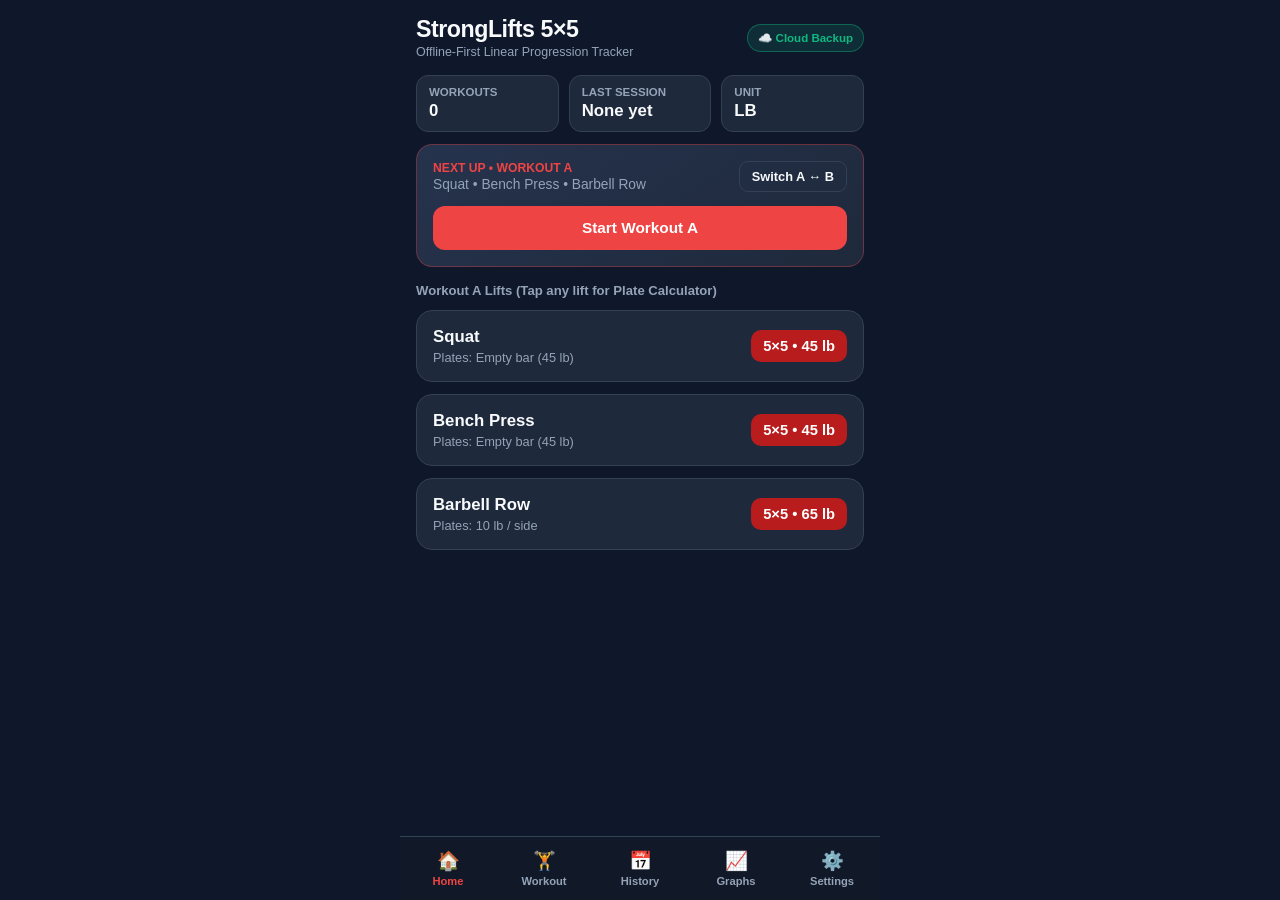
==== StrongLifts5x5-Portable.html @ 280fc505 "Initial commit: StrongLifts 5x5 Native Android app + PWA + GitHub Actions APK builder" ====
<!DOCTYPE html>
<html lang="en">
<head>
  <meta charset="UTF-8" />
  <meta name="viewport" content="width=device-width, initial-scale=1.0, maximum-scale=1.0, user-scalable=no" />
  <meta name="theme-color" content="#0F172A" />
  <meta name="apple-mobile-web-app-capable" content="yes" />
  <meta name="apple-mobile-web-app-status-bar-style" content="black-translucent" />
  <title>StrongLifts 5×5</title>
  <link rel="manifest" href="./manifest.json" />
  <link rel="icon" type="image/svg+xml" href="./icon.svg" />
  <style>
:root {
  --bg: #0f172a;
  --surface: #1e293b;
  --card: #26334d;
  --border: #334155;
  --text: #f8fafc;
  --muted: #94a3b8;
  --primary: #ef4444;
  --primary-dark: #b91c1c;
  --blue: #3b82f6;
  --emerald: #10b981;
  --amber: #f59e0b;
}

* {
  box-sizing: border-box;
  -webkit-tap-highlight-color: transparent;
}

body {
  margin: 0;
  padding: 0;
  background-color: var(--bg);
  color: var(--text);
  font-family: -apple-system, BlinkMacSystemFont, "Segoe UI", Roboto, Helvetica, Arial, sans-serif;
  user-select: none;
  overscroll-behavior-y: none;
}

.app-shell {
  max-width: 480px;
  margin: 0 auto;
  min-height: 100dvh;
  display: flex;
  flex-direction: column;
  padding-bottom: 84px;
}

header.top-bar {
  display: flex;
  align-items: center;
  justify-content: space-between;
  padding: 16px 16px 8px;
}

header.top-bar h1 {
  margin: 0;
  font-size: 1.45rem;
  font-weight: 800;
  letter-spacing: -0.02em;
}

header.top-bar p {
  margin: 2px 0 0;
  font-size: 0.78rem;
  color: var(--muted);
}

.sync-pill {
  background: rgba(16, 185, 129, 0.14);
  border: 1px solid rgba(16, 185, 129, 0.4);
  color: var(--emerald);
  font-size: 0.72rem;
  font-weight: 700;
  padding: 6px 10px;
  border-radius: 999px;
  cursor: pointer;
}

main.content {
  flex: 1;
  padding: 8px 16px 24px;
  display: flex;
  flex-direction: column;
  gap: 12px;
}

.card {
  background: var(--surface);
  border: 1px solid var(--border);
  border-radius: 16px;
  padding: 16px;
}

.card-highlight {
  background: linear-gradient(145deg, #26334d, #1e293b);
  border: 1px solid rgba(239, 68, 68, 0.35);
}

.row-between {
  display: flex;
  align-items: center;
  justify-content: space-between;
  gap: 10px;
}

.stats-grid {
  display: grid;
  grid-template-columns: repeat(3, 1fr);
  gap: 10px;
}

.stat-box {
  background: var(--surface);
  border: 1px solid var(--border);
  border-radius: 12px;
  padding: 10px 12px;
}

.stat-box .label {
  font-size: 0.72rem;
  color: var(--muted);
  text-transform: uppercase;
  font-weight: 600;
}

.stat-box .value {
  font-size: 1.05rem;
  font-weight: 800;
  margin-top: 3px;
}

.btn {
  border: none;
  border-radius: 12px;
  padding: 13px 16px;
  font-size: 0.96rem;
  font-weight: 700;
  cursor: pointer;
  display: inline-flex;
  align-items: center;
  justify-content: center;
  gap: 8px;
  transition: transform 0.08s ease, opacity 0.15s ease;
}

.btn:active {
  transform: scale(0.98);
}

.btn-primary {
  background: var(--primary);
  color: #fff;
  width: 100%;
}

.btn-outline {
  background: transparent;
  color: var(--text);
  border: 1px solid var(--border);
}

.btn-sm {
  padding: 7px 12px;
  font-size: 0.8rem;
  border-radius: 9px;
}

.btn-danger {
  background: rgba(239, 68, 68, 0.14);
  color: var(--primary);
  border: 1px solid rgba(239, 68, 68, 0.35);
}

.weight-badge {
  background: var(--primary-dark);
  color: #fff;
  padding: 8px 12px;
  border-radius: 10px;
  font-weight: 800;
  font-size: 0.92rem;
  white-space: nowrap;
}

.strike-badge {
  display: inline-block;
  margin-top: 6px;
  font-size: 0.74rem;
  color: var(--amber);
  font-weight: 600;
}

/* 5x5 Set Bubbles */
.bubbles-row {
  display: flex;
  justify-content: space-between;
  align-items: center;
  margin-top: 14px;
  gap: 6px;
}

.bubble-col {
  display: flex;
  flex-direction: column;
  align-items: center;
  gap: 5px;
}

.set-bubble {
  width: 56px;
  height: 56px;
  border-radius: 50%;
  border: 2.5px solid var(--muted);
  background: transparent;
  color: var(--muted);
  font-size: 1.25rem;
  font-weight: 800;
  display: flex;
  align-items: center;
  justify-content: center;
  cursor: pointer;
  transition: all 0.12s ease;
}

.set-bubble.success {
  background: var(--primary);
  border-color: var(--primary);
  color: #fff;
  box-shadow: 0 4px 14px rgba(239, 68, 68, 0.35);
}

.set-bubble.failed {
  background: var(--amber);
  border-color: var(--amber);
  color: #fff;
}

.bubble-caption {
  font-size: 0.7rem;
  color: var(--muted);
}

.chips-row {
  display: flex;
  gap: 8px;
  overflow-x: auto;
  padding-bottom: 4px;
}

.chip {
  background: var(--card);
  color: var(--muted);
  border: 1px solid var(--border);
  padding: 7px 13px;
  border-radius: 999px;
  font-size: 0.8rem;
  font-weight: 600;
  white-space: nowrap;
  cursor: pointer;
}

.chip.active {
  background: rgba(239, 68, 68, 0.18);
  color: #fff;
  border-color: var(--primary);
}

/* Rest Timer Dock */
.rest-timer-dock {
  position: fixed;
  bottom: 70px;
  left: 50%;
  transform: translateX(-50%);
  width: calc(100% - 24px);
  max-width: 456px;
  background: #111827;
  border: 1.5px solid var(--primary);
  border-radius: 16px;
  padding: 12px 14px;
  box-shadow: 0 12px 28px rgba(0, 0, 0, 0.65);
  z-index: 50;
}

.timer-countdown {
  font-size: 1.65rem;
  font-weight: 900;
  font-variant-numeric: tabular-nums;
}

.progress-track {
  width: 100%;
  height: 6px;
  background: var(--border);
  border-radius: 999px;
  overflow: hidden;
  margin: 8px 0;
}

.progress-fill {
  height: 100%;
  background: var(--primary);
  transition: width 0.3s linear;
}

/* Barbell Sleeve Visualizer */
.barbell-Stage {
  background: #0b1120;
  border: 1px solid var(--border);
  border-radius: 12px;
  height: 140px;
  position: relative;
  display: flex;
  align-items: center;
  padding: 0 16px;
  margin: 14px 0;
  overflow-x: auto;
}

.bar-shaft {
  position: absolute;
  left: 0;
  right: 0;
  height: 14px;
  background: #64748b;
  z-index: 1;
}

.bar-collar {
  width: 16px;
  height: 40px;
  background: #475569;
  border-radius: 3px;
  z-index: 2;
  margin-right: 4px;
  flex-shrink: 0;
}

.plate-visual {
  width: 28px;
  border-radius: 4px;
  margin-right: 4px;
  z-index: 2;
  display: flex;
  align-items: center;
  justify-content: center;
  font-size: 0.68rem;
  font-weight: 800;
  border: 1px solid rgba(0,0,0,0.4);
  flex-shrink: 0;
}

/* Calendar Grid */
.calendar-grid {
  display: grid;
  grid-template-columns: repeat(7, 1fr);
  gap: 6px;
  text-align: center;
  margin-top: 8px;
}

.cal-header {
  font-size: 0.72rem;
  color: var(--muted);
  font-weight: 700;
  padding-bottom: 4px;
}

.cal-day {
  height: 34px;
  display: flex;
  align-items: center;
  justify-content: center;
  border-radius: 50%;
  font-size: 0.82rem;
}

.cal-day.workout-a {
  background: var(--primary);
  color: #fff;
  font-weight: 800;
}

.cal-day.workout-b {
  background: var(--blue);
  color: #fff;
  font-weight: 800;
}

/* Inputs */
.input-field {
  width: 100%;
  background: #0f172a;
  border: 1px solid var(--border);
  color: var(--text);
  padding: 11px 12px;
  border-radius: 10px;
  font-size: 0.92rem;
}

/* Modal */
.modal-backdrop {
  position: fixed;
  inset: 0;
  background: rgba(0, 0, 0, 0.75);
  display: flex;
  align-items: center;
  justify-content: center;
  padding: 16px;
  z-index: 100;
}

.modal-card {
  background: var(--surface);
  border: 1px solid var(--border);
  border-radius: 18px;
  width: 100%;
  max-width: 430px;
  padding: 20px;
}

/* Bottom Navigation */
nav.bottom-nav {
  position: fixed;
  bottom: 0;
  left: 50%;
  transform: translateX(-50%);
  width: 100%;
  max-width: 480px;
  height: 64px;
  background: #111827;
  border-top: 1px solid var(--border);
  display: grid;
  grid-template-columns: repeat(5, 1fr);
  z-index: 60;
}

.nav-item {
  background: none;
  border: none;
  color: var(--muted);
  display: flex;
  flex-direction: column;
  align-items: center;
  justify-content: center;
  font-size: 0.7rem;
  font-weight: 600;
  gap: 3px;
  cursor: pointer;
}

.nav-item.active {
  color: var(--primary);
}

.nav-icon {
  font-size: 1.15rem;
}

.toast-banner {
  position: fixed;
  top: 14px;
  left: 50%;
  transform: translateX(-50%);
  background: var(--emerald);
  color: #052e16;
  font-weight: 800;
  font-size: 0.85rem;
  padding: 10px 16px;
  border-radius: 999px;
  z-index: 120;
  box-shadow: 0 6px 20px rgba(0,0,0,0.45);
}

</style>
</head>
<body>
  <div id="toast-container"></div>

  <div class="app-shell">
    <header class="top-bar">
      <div>
        <h1>StrongLifts 5×5</h1>
        <p>Offline-First Linear Progression Tracker</p>
      </div>
      <button id="sync-status-btn" class="sync-pill" title="Cloud Sync & Backup Settings">
        ☁️ Cloud Backup
      </button>
    </header>

    <main id="app-content" class="content"></main>

    <div id="rest-timer-container"></div>
    <div id="modal-container"></div>

    <nav class="bottom-nav">
      <button class="nav-item active" data-tab="home">
        <span class="nav-icon">🏠</span>
        <span>Home</span>
      </button>
      <button class="nav-item" data-tab="workout">
        <span class="nav-icon">🏋️</span>
        <span>Workout</span>
      </button>
      <button class="nav-item" data-tab="history">
        <span class="nav-icon">📅</span>
        <span>History</span>
      </button>
      <button class="nav-item" data-tab="graphs">
        <span class="nav-icon">📈</span>
        <span>Graphs</span>
      </button>
      <button class="nav-item" data-tab="settings">
        <span class="nav-icon">⚙️</span>
        <span>Settings</span>
      </button>
    </nav>
  </div>

  <!-- Hidden file input for restoring/merging Google Drive JSON backups -->
  <input type="file" id="restore-file-input" accept=".json,application/json" style="display:none" />

  <script>
// StrongLifts 5x5 Offline-First PWA Engine
// Mirrors the Kotlin + Jetpack Compose + Room SQLite architecture & JSON backup format

const STORAGE_KEY = 'stronglifts_5x5_pwa_state_v1';
const LB_TO_KG = 0.45359237;

const EXERCISES = {
  SQUAT: { id: 'SQUAT', displayName: 'Squat', shortName: 'SQ', defaultStartLb: 45, defaultIncLb: 5, sets: 5, reps: 5 },
  BENCH_PRESS: { id: 'BENCH_PRESS', displayName: 'Bench Press', shortName: 'BP', defaultStartLb: 45, defaultIncLb: 5, sets: 5, reps: 5 },
  BARBELL_ROW: { id: 'BARBELL_ROW', displayName: 'Barbell Row', shortName: 'ROW', defaultStartLb: 65, defaultIncLb: 5, sets: 5, reps: 5 },
  OVERHEAD_PRESS: { id: 'OVERHEAD_PRESS', displayName: 'Overhead Press', shortName: 'OHP', defaultStartLb: 45, defaultIncLb: 5, sets: 5, reps: 5 },
  DEADLIFT: { id: 'DEADLIFT', displayName: 'Deadlift', shortName: 'DL', defaultStartLb: 95, defaultIncLb: 10, sets: 1, reps: 5 }
};

const WORKOUTS = {
  WORKOUT_A: {
    code: 'A',
    title: 'Workout A',
    subtitle: 'Squat • Bench Press • Barbell Row',
    exercises: ['SQUAT', 'BENCH_PRESS', 'BARBELL_ROW']
  },
  WORKOUT_B: {
    code: 'B',
    title: 'Workout B',
    subtitle: 'Squat • Overhead Press • Deadlift',
    exercises: ['SQUAT', 'OVERHEAD_PRESS', 'DEADLIFT']
  }
};

const IMPERIAL_PLATES = [
  { weight: 45, label: '45', color: '#2563EB', height: 108, textColor: '#fff' },
  { weight: 35, label: '35', color: '#EAB308', height: 95, textColor: '#000' },
  { weight: 25, label: '25', color: '#16A34A', height: 82, textColor: '#fff' },
  { weight: 10, label: '10', color: '#E5E7EB', height: 68, textColor: '#000' },
  { weight: 5, label: '5', color: '#EF4444', height: 55, textColor: '#fff' },
  { weight: 2.5, label: '2.5', color: '#9CA3AF', height: 46, textColor: '#000' }
];

const METRIC_PLATES = [
  { weight: 25, label: '25', color: '#DC2626', height: 108, textColor: '#fff' },
  { weight: 20, label: '20', color: '#2563EB', height: 100, textColor: '#fff' },
  { weight: 15, label: '15', color: '#EAB308', height: 90, textColor: '#000' },
  { weight: 10, label: '10', color: '#16A34A', height: 78, textColor: '#fff' },
  { weight: 5, label: '5', color: '#E5E7EB', height: 62, textColor: '#000' },
  { weight: 2.5, label: '2.5', color: '#374151', height: 52, textColor: '#fff' },
  { weight: 1.25, label: '1.25', color: '#9CA3AF', height: 44, textColor: '#000' }
];

function createDefaultExerciseStates() {
  return Object.values(EXERCISES).map((ex) => ({
    exercise: ex.id,
    currentWeightLb: ex.defaultStartLb,
    incrementLb: ex.defaultIncLb,
    targetSets: ex.sets,
    targetReps: ex.reps,
    consecutiveFailures: 0,
    deloadCount: 0
  }));
}

function loadAppState() {
  try {
    const raw = localStorage.getItem(STORAGE_KEY);
    if (raw) {
      const parsed = JSON.parse(raw);
      if (parsed && Array.isArray(parsed.exerciseStates)) {
        return parsed;
      }
    }
  } catch (e) {
    console.error('Failed to read local storage:', e);
  }
  return {
    schemaVersion: 1,
    weightUnit: 'LB',
    barbellWeightLb: 45.0,
    nextWorkoutOverride: null,
    lastCloudSyncEpochMillis: null,
    exerciseStates: createDefaultExerciseStates(),
    activeSession: null,
    sessions: [],
    bodyweightEntries: []
  };
}

let state = loadAppState();
let currentTab = 'home';
let warmupToggleByExercise = {};
let calendarMonthOffset = 0;
let selectedGraphTarget = 'SQUAT';
let selectedGraphRangeDays = null;

// Rest timer live state
let restTimer = {
  isRunning: false,
  remainingSeconds: 0,
  totalSeconds: 0,
  exerciseName: '',
  completedReps: 5,
  reasonLabel: '',
  intervalId: null
};

function saveAppState() {
  localStorage.setItem(STORAGE_KEY, JSON.stringify(state));
}

// Unit conversion helpers
function roundToStep(val, step) {
  return Math.round(val / step) * step;
}

function fromLb(weightLb, unit = state.weightUnit) {
  if (unit === 'KG') {
    return roundToStep(weightLb * LB_TO_KG, 1.25);
  }
  return roundToStep(weightLb, 2.5);
}

function toLb(displayWeight, unit = state.weightUnit) {
  return unit === 'KG' ? displayWeight / LB_TO_KG : displayWeight;
}

function formatWeight(weightLb, includeUnit = true, unit = state.weightUnit) {
  const converted = fromLb(weightLb, unit);
  const str = Number.isInteger(converted) ? converted.toString() : converted.toFixed(2).replace(/\.?0+$/, '');
  return includeUnit ? `${str} ${unit.toLowerCase()}` : str;
}

function getExerciseState(exerciseId) {
  let found = state.exerciseStates.find((s) => s.exercise === exerciseId);
  if (!found) {
    const def = EXERCISES[exerciseId];
    found = {
      exercise: def.id,
      currentWeightLb: def.defaultStartLb,
      incrementLb: def.defaultIncLb,
      targetSets: def.sets,
      targetReps: def.reps,
      consecutiveFailures: 0,
      deloadCount: 0
    };
    state.exerciseStates.push(found);
  }
  return found;
}

function getNextWorkoutType() {
  if (state.nextWorkoutOverride) return state.nextWorkoutOverride;
  if (state.sessions.length === 0) return 'WORKOUT_A';
  const sorted = [...state.sessions].sort((a, b) => (b.session.completedAtEpochMillis || 0) - (a.session.completedAtEpochMillis || 0));
  const lastType = sorted[0].session.workoutType;
  return lastType === 'WORKOUT_A' ? 'WORKOUT_B' : 'WORKOUT_A';
}

// Domain Calculators
function calculatePlates(targetWeightLb, barWeightLb = state.barbellWeightLb, unit = state.weightUnit) {
  const targetDisplay = fromLb(targetWeightLb, unit);
  const barDisplay = unit === 'KG' && Math.abs(barWeightLb - 45) < 1.5 ? 20 : fromLb(barWeightLb, unit);
  if (targetDisplay <= barDisplay) {
    return {
      targetDisplay,
      barDisplay,
      platesPerSide: [],
      summary: `Empty bar (${barDisplay} ${unit.toLowerCase()})`
    };
  }
  let rem = (targetDisplay - barDisplay) / 2.0;
  const catalog = unit === 'LB' ? IMPERIAL_PLATES : METRIC_PLATES;
  const chosen = [];
  for (const plate of catalog) {
    while (rem + 1e-6 >= plate.weight) {
      chosen.push(plate);
      rem -= plate.weight;
    }
  }
  const summary = chosen.length === 0
    ? `Empty bar (${barDisplay} ${unit.toLowerCase()})`
    : `${chosen.map((p) => p.label).join(' + ')} ${unit.toLowerCase()} / side`;
  return { targetDisplay, barDisplay, platesPerSide: chosen, summary };
}

function generateWarmupSets(exerciseId, workingWeightLb, barWeightLb = state.barbellWeightLb) {
  const startWeight = exerciseId === 'DEADLIFT' ? (workingWeightLb >= 155 ? 135 : 65) : barWeightLb;
  if (workingWeightLb <= startWeight + 5) return [];

  const warmups = [];
  let setNum = 1;
  if (exerciseId === 'DEADLIFT') {
    warmups.push({ setNumber: setNum++, weightLb: startWeight, targetReps: 5 });
  } else {
    warmups.push({ setNumber: setNum++, weightLb: startWeight, targetReps: 5 });
    warmups.push({ setNumber: setNum++, weightLb: startWeight, targetReps: 5 });
  }

  const diff = workingWeightLb - startWeight;
  let steps = [];
  if (diff <= 40) {
    steps = [[0.55, 3]];
  } else if (diff <= 90) {
    steps = [[0.45, 5], [0.75, 3]];
  } else {
    steps = [[0.40, 5], [0.65, 3], [0.85, 2]];
  }

  let lastW = startWeight;
  for (const [fraction, reps] of steps) {
    const rounded = roundToStep(startWeight + diff * fraction, 5);
    if (rounded > lastW && rounded < workingWeightLb) {
      warmups.push({ setNumber: setNum++, weightLb: rounded, targetReps: reps });
      lastW = rounded;
    }
  }
  return warmups;
}

function nextRepState(currentReps, targetReps = 5) {
  if (currentReps === null || currentReps === undefined) return targetReps;
  if (currentReps > 0) return currentReps - 1;
  return null;
}

function calculateTenPercentDeloadLb(currentWeightLb, minBarWeightLb = 45) {
  if (currentWeightLb <= minBarWeightLb) return minBarWeightLb;
  const raw = currentWeightLb * 0.90;
  const roundedDown = Math.floor((raw + 1e-6) / 5) * 5;
  const effective = roundedDown >= currentWeightLb ? currentWeightLb - 5 : roundedDown;
  return Math.max(minBarWeightLb, effective);
}

function evaluateExerciseSession(exState, workingSets, minBarWeightLb = 45) {
  const completedCount = workingSets.filter((s) => (s.completedReps ?? -1) >= exState.targetReps).length;
  const allSucceeded = workingSets.length > 0 && completedCount >= exState.targetSets;

  if (allSucceeded) {
    const effectiveInc = (exState.exercise === 'DEADLIFT' && exState.currentWeightLb >= 225 && exState.incrementLb >= 10)
      ? 5
      : exState.incrementLb;
    const nextWeightLb = exState.currentWeightLb + effectiveInc;
    return {
      exercise: exState.exercise,
      previousWeightLb: exState.currentWeightLb,
      nextWeightLb,
      nextConsecutiveFailures: 0,
      nextDeloadCount: exState.deloadCount,
      action: 'INCREMENTED'
    };
  } else {
    const nextFailures = (exState.consecutiveFailures || 0) + 1;
    if (nextFailures >= 3) {
      const deloadWeight = calculateTenPercentDeloadLb(exState.currentWeightLb, minBarWeightLb);
      return {
        exercise: exState.exercise,
        previousWeightLb: exState.currentWeightLb,
        nextWeightLb: deloadWeight,
        nextConsecutiveFailures: 0,
        nextDeloadCount: (exState.deloadCount || 0) + 1,
        action: 'DELOADED_10_PERCENT'
      };
    } else {
      return {
        exercise: exState.exercise,
        previousWeightLb: exState.currentWeightLb,
        nextWeightLb: exState.currentWeightLb,
        nextConsecutiveFailures: nextFailures,
        nextDeloadCount: exState.deloadCount,
        action: 'REPEATED_AFTER_FAILURE'
      };
    }
  }
}

// Audio & Haptics for Rest Timer
function playBeepAndVibrate() {
  try {
    if (navigator.vibrate) {
      navigator.vibrate([250, 120, 250]);
    }
    const ctx = new (window.AudioContext || window.webkitAudioContext)();
    const osc = ctx.createOscillator();
    const gain = ctx.createGain();
    osc.type = 'sine';
    osc.frequency.setValueAtTime(880, ctx.currentTime);
    gain.gain.setValueAtTime(0.25, ctx.currentTime);
    osc.connect(gain);
    gain.connect(ctx.destination);
    osc.start();
    osc.stop(ctx.currentTime + 0.35);
  } catch (_) {}
}

function startRestTimer(seconds, exerciseName, completedReps, reasonLabel) {
  if (restTimer.intervalId) clearInterval(restTimer.intervalId);
  restTimer = {
    isRunning: true,
    remainingSeconds: seconds,
    totalSeconds: seconds,
    exerciseName,
    completedReps,
    reasonLabel,
    intervalId: setInterval(() => {
      if (restTimer.remainingSeconds > 0) {
        restTimer.remainingSeconds -= 1;
        renderRestTimerDock();
      } else {
        clearInterval(restTimer.intervalId);
        restTimer.isRunning = false;
        restTimer.intervalId = null;
        playBeepAndVibrate();
        renderRestTimerDock();
      }
    }, 1000)
  };
  renderRestTimerDock();
}

function stopRestTimer() {
  if (restTimer.intervalId) clearInterval(restTimer.intervalId);
  restTimer = {
    isRunning: false,
    remainingSeconds: 0,
    totalSeconds: 0,
    exerciseName: '',
    completedReps: 5,
    reasonLabel: '',
    intervalId: null
  };
  renderRestTimerDock();
}

function renderRestTimerDock() {
  const container = document.getElementById('rest-timer-container');
  if (!restTimer.isRunning && restTimer.totalSeconds === 0) {
    container.innerHTML = '';
    return;
  }
  const mins = String(Math.floor(restTimer.remainingSeconds / 60)).padStart(2, '0');
  const secs = String(restTimer.remainingSeconds % 60).padStart(2, '0');
  const pct = restTimer.totalSeconds > 0
    ? Math.round((restTimer.remainingSeconds / restTimer.totalSeconds) * 100)
    : 0;

  container.innerHTML = `
    <div class="rest-timer-dock">
      <div class="row-between">
        <div>
          <div style="font-size:0.78rem;font-weight:800;color:var(--primary)">
            ${restTimer.remainingSeconds > 0 ? `REST TIMER • ${restTimer.exerciseName.toUpperCase()}` : 'REST COMPLETE — GO LIFT!'}
          </div>
          <div style="font-size:0.74rem;color:var(--muted);margin-top:2px">${restTimer.reasonLabel}</div>
        </div>
        <div class="timer-countdown">${mins}:${secs}</div>
      </div>
      <div class="progress-track">
        <div class="progress-fill" style="width:${pct}%"></div>
      </div>
      <div class="row-between">
        <div style="display:flex;gap:8px">
          <button class="btn btn-outline btn-sm" onclick="adjustRestTimer(30)">+30s</button>
          ${restTimer.completedReps >= 5 && restTimer.totalSeconds < 180 ? `
            <button class="btn btn-outline btn-sm" onclick="switchRestToThreeMin()">Felt Heavy (3:00)</button>
          ` : ''}
        </div>
        <button class="btn btn-danger btn-sm" onclick="stopRestTimer()">Dismiss</button>
      </div>
    </div>
  `;
}

window.adjustRestTimer = function(delta) {
  restTimer.remainingSeconds = Math.max(5, restTimer.remainingSeconds + delta);
  restTimer.totalSeconds = Math.max(restTimer.totalSeconds, restTimer.remainingSeconds);
  renderRestTimerDock();
};

window.switchRestToThreeMin = function() {
  restTimer.remainingSeconds = 180;
  restTimer.totalSeconds = 180;
  restTimer.reasonLabel = 'Heavy set — Resting 3:00 before next set';
  renderRestTimerDock();
};

window.stopRestTimer = stopRestTimer;

function showToast(msg) {
  const c = document.getElementById('toast-container');
  c.innerHTML = `<div class="toast-banner">${msg}</div>`;
  setTimeout(() => {
    c.innerHTML = '';
  }, 2800);
}

// Start or Resume Workout
function startOrResumeWorkout() {
  if (!state.activeSession) {
    const workoutType = getNextWorkoutType();
    const workoutDef = WORKOUTS[workoutType];
    const now = Date.now();
    let setIdCounter = 1;
    const sets = [];

    for (const exId of workoutDef.exercises) {
      const exState = getExerciseState(exId);
      const warmups = generateWarmupSets(exId, exState.currentWeightLb, state.barbellWeightLb);
      for (const wu of warmups) {
        sets.push({
          id: setIdCounter++,
          sessionId: now,
          exercise: exId,
          setNumber: wu.setNumber,
          isWarmup: true,
          targetWeightLb: wu.weightLb,
          targetReps: wu.targetReps,
          completedReps: null
        });
      }
      for (let i = 1; i <= exState.targetSets; i++) {
        sets.push({
          id: setIdCounter++,
          sessionId: now,
          exercise: exId,
          setNumber: i,
          isWarmup: false,
          targetWeightLb: exState.currentWeightLb,
          targetReps: exState.targetReps,
          completedReps: null
        });
      }
    }

    state.activeSession = {
      session: {
        id: now,
        workoutType,
        startedAtEpochMillis: now,
        completedAtEpochMillis: null,
        bodyweightLb: null,
        notes: '',
        isCompleted: false
      },
      sets
    };
    saveAppState();
  }
  switchTab('workout');
}

// Plate Calculator Modal
window.openPlateModal = function(exerciseId) {
  const ex = EXERCISES[exerciseId];
  const exState = getExerciseState(exerciseId);
  let modalDisplayWeight = fromLb(exState.currentWeightLb);
  const step = state.weightUnit === 'LB' ? 5 : 2.5;

  function renderModalContent() {
    const weightLb = toLb(modalDisplayWeight);
    const loadout = calculatePlates(weightLb, state.barbellWeightLb, state.weightUnit);
    const platesHtml = loadout.platesPerSide.length === 0
      ? `<span style="margin-left:12px;font-size:0.85rem;color:var(--muted);z-index:2">Empty Barbell — No Plates Needed</span>`
      : loadout.platesPerSide.map((p) => `
          <div class="plate-visual" style="height:${p.height}px;background:${p.color};color:${p.textColor}">
            ${p.label}
          </div>
        `).join('');

    document.getElementById('modal-container').innerHTML = `
      <div class="modal-backdrop" onclick="if(event.target===this) closeModal()">
        <div class="modal-card">
          <div class="row-between">
            <h3 style="margin:0;font-size:1.15rem">${ex.displayName} — Plate Calculator</h3>
            <button class="btn btn-outline btn-sm" onclick="closeModal()">✕</button>
          </div>
          <p style="margin:6px 0 0;font-size:0.85rem;color:var(--muted)">
            Total: <strong style="color:var(--text)">${formatWeight(weightLb)}</strong>
            (Bar: ${formatWeight(state.barbellWeightLb)})
          </p>

          <div class="barbell-Stage">
            <div class="bar-shaft"></div>
            <div class="bar-collar"></div>
            ${platesHtml}
          </div>

          <div style="text-align:center;font-weight:800;color:var(--primary);margin-bottom:16px">
            Per side: ${loadout.summary}
          </div>

          <div class="row-between" style="margin-bottom:12px">
            <button class="btn btn-outline" style="flex:1" id="plate-minus-btn">-${step} ${state.weightUnit.toLowerCase()}</button>
            <button class="btn btn-outline" style="flex:1" id="plate-plus-btn">+${step} ${state.weightUnit.toLowerCase()}</button>
          </div>

          <button class="btn btn-primary" id="plate-apply-btn">
            Save ${formatWeight(weightLb)} for ${ex.displayName}
          </button>
        </div>
      </div>
    `;

    document.getElementById('plate-minus-btn').onclick = () => {
      const minBar = state.weightUnit === 'LB' ? 45 : 20;
      modalDisplayWeight = Math.max(minBar, modalDisplayWeight - step);
      renderModalContent();
    };
    document.getElementById('plate-plus-btn').onclick = () => {
      modalDisplayWeight += step;
      renderModalContent();
    };
    document.getElementById('plate-apply-btn').onclick = () => {
      updateExerciseWorkingWeight(exerciseId, toLb(modalDisplayWeight));
      closeModal();
    };
  }

  renderModalContent();
};

window.closeModal = function() {
  document.getElementById('modal-container').innerHTML = '';
};

function updateExerciseWorkingWeight(exerciseId, newWeightLb) {
  const exState = getExerciseState(exerciseId);
  exState.currentWeightLb = Math.max(20, newWeightLb);
  exState.consecutiveFailures = 0;

  if (state.activeSession) {
    state.activeSession.sets.forEach((s) => {
      if (!s.isWarmup && s.exercise === exerciseId) {
        s.targetWeightLb = exState.currentWeightLb;
      }
    });
  }
  saveAppState();
  render();
  showToast(`Updated ${EXERCISES[exerciseId].displayName} to ${formatWeight(newWeightLb)}`);
}

// Render Screens
function renderHome() {
  const upcomingKey = state.activeSession ? state.activeSession.session.workoutType : getNextWorkoutType();
  const upcoming = WORKOUTS[upcomingKey];
  const lastSession = state.sessions.length > 0
    ? new Date(state.sessions[state.sessions.length - 1].session.completedAtEpochMillis).toLocaleDateString('en-US', { month: 'short', day: 'numeric' })
    : 'None yet';

  const exerciseCardsHtml = upcoming.exercises.map((exId) => {
    const ex = EXERCISES[exId];
    const exState = getExerciseState(exId);
    const loadout = calculatePlates(exState.currentWeightLb);
    return `
      <div class="card" style="cursor:pointer" onclick="openPlateModal('${exId}')">
        <div class="row-between">
          <div>
            <div style="font-size:1.05rem;font-weight:800">${ex.displayName}</div>
            <div style="font-size:0.8rem;color:var(--muted);margin-top:3px">
              Plates: ${loadout.summary}
            </div>
            ${exState.consecutiveFailures > 0 ? `
              <span class="strike-badge">⚠️ Failure Strike ${exState.consecutiveFailures}/3 — 3rd miss triggers 10% deload</span>
            ` : ''}
          </div>
          <div class="weight-badge">
            ${exState.targetSets}×${exState.targetReps} • ${formatWeight(exState.currentWeightLb)}
          </div>
        </div>
      </div>
    `;
  }).join('');

  return `
    <div class="stats-grid">
      <div class="stat-box">
        <div class="label">Workouts</div>
        <div class="value">${state.sessions.length}</div>
      </div>
      <div class="stat-box">
        <div class="label">Last Session</div>
        <div class="value">${lastSession}</div>
      </div>
      <div class="stat-box">
        <div class="label">Unit</div>
        <div class="value">${state.weightUnit}</div>
      </div>
    </div>

    <div class="card card-highlight">
      <div class="row-between">
        <div>
          <div style="font-size:0.76rem;font-weight:800;color:var(--primary)">
            ${state.activeSession ? `IN PROGRESS • ${upcoming.title.toUpperCase()}` : `NEXT UP • ${upcoming.title.toUpperCase()}`}
          </div>
          <div style="font-size:0.86rem;color:var(--muted);margin-top:2px">${upcoming.subtitle}</div>
        </div>
        ${!state.activeSession ? `
          <button class="btn btn-outline btn-sm" id="toggle-ab-btn">Switch A ↔ B</button>
        ` : ''}
      </div>
      <div style="margin-top:14px">
        <button class="btn btn-primary" id="start-workout-btn">
          ${state.activeSession ? `Resume ${upcoming.title}` : `Start ${upcoming.title}`}
        </button>
      </div>
    </div>

    <div style="font-size:0.82rem;font-weight:700;color:var(--muted);margin-top:4px">
      ${upcoming.title} Lifts (Tap any lift for Plate Calculator)
    </div>
    ${exerciseCardsHtml}
  `;
}

function renderWorkout() {
  if (!state.activeSession) {
    const nextW = WORKOUTS[getNextWorkoutType()];
    return `
      <div class="card" style="text-align:center;padding:32px 16px">
        <h2 style="margin:0 0 8px">Ready for ${nextW.title}?</h2>
        <p style="color:var(--muted);margin:0 0 20px">${nextW.subtitle}</p>
        <button class="btn btn-primary" id="start-workout-empty-btn">Start ${nextW.title} Now</button>
      </div>
    `;
  }

  const active = state.activeSession;
  const wDef = WORKOUTS[active.session.workoutType];

  const cardsHtml = wDef.exercises.map((exId) => {
    const ex = EXERCISES[exId];
    const workSets = active.sets.filter((s) => !s.isWarmup && s.exercise === exId);
    const warmupSets = active.sets.filter((s) => s.isWarmup && s.exercise === exId);
    const workWeightLb = workSets[0]?.targetWeightLb ?? getExerciseState(exId).currentWeightLb;
    const loadout = calculatePlates(workWeightLb);
    const showWarmup = !!warmupToggleByExercise[exId];

    const bubblesHtml = !showWarmup
      ? `
        <div class="bubbles-row">
          ${workSets.map((s) => {
            const cls = s.completedReps === null
              ? ''
              : (s.completedReps >= s.targetReps ? 'success' : 'failed');
            const label = s.completedReps === null ? s.targetReps : s.completedReps;
            return `
              <div class="bubble-col">
                <button class="set-bubble ${cls}" onclick="tapSetBubble(${s.id})">${label}</button>
                <span class="bubble-caption">Set ${s.setNumber}</span>
              </div>
            `;
          }).join('')}
        </div>
      `
      : `
        <div style="display:flex;flex-direction:column;gap:10px;margin-top:12px">
          ${warmupSets.map((s) => {
            const wuLoadout = calculatePlates(s.targetWeightLb);
            const cls = s.completedReps === null
              ? ''
              : (s.completedReps >= s.targetReps ? 'success' : 'failed');
            const label = s.completedReps === null ? s.targetReps : s.completedReps;
            return `
              <div class="row-between">
                <div>
                  <div style="font-size:0.9rem;font-weight:700">
                    Warm-up #${s.setNumber}: 1×${s.targetReps} @ ${formatWeight(s.targetWeightLb)}
                  </div>
                  <div style="font-size:0.76rem;color:var(--muted)">${wuLoadout.summary}</div>
                </div>
                <button class="set-bubble ${cls}" style="width:46px;height:46px;font-size:1.05rem" onclick="tapSetBubble(${s.id})">${label}</button>
              </div>
            `;
          }).join('')}
        </div>
      `;

    return `
      <div class="card">
        <div class="row-between">
          <div onclick="openPlateModal('${exId}')" style="cursor:pointer">
            <div style="font-size:1.15rem;font-weight:800">${ex.displayName}</div>
            <div style="font-size:0.78rem;color:var(--primary);margin-top:2px">
              Plates: ${loadout.summary} (Tap to adjust)
            </div>
          </div>
          <div class="weight-badge" onclick="openPlateModal('${exId}')" style="cursor:pointer">
            ${workSets.length}×5 • ${formatWeight(workWeightLb)}
          </div>
        </div>

        ${warmupSets.length > 0 ? `
          <div class="chips-row" style="margin-top:10px">
            <button class="chip ${!showWarmup ? 'active' : ''}" onclick="setWarmupTab('${exId}', false)">
              Work Sets (${workSets.length}×5)
            </button>
            <button class="chip ${showWarmup ? 'active' : ''}" onclick="setWarmupTab('${exId}', true)">
              Warm-up (${warmupSets.length} sets)
            </button>
          </div>
        ` : ''}

        ${bubblesHtml}
      </div>
    `;
  }).join('');

  return `
    <div class="row-between">
      <div>
        <h2 style="margin:0;font-size:1.25rem">${wDef.title}</h2>
        <p style="margin:2px 0 0;font-size:0.76rem;color:var(--muted)">
          Tap a circle once for 5 reps, tap again for 4, 3, 2, 1, 0
        </p>
      </div>
      <button class="btn btn-danger btn-sm" id="discard-workout-btn">Discard</button>
    </div>

    ${cardsHtml}

    <div class="card">
      <div style="font-size:0.9rem;font-weight:700;margin-bottom:8px">Bodyweight & Session Notes</div>
      <input type="number" step="0.1" id="workout-bw-input" class="input-field" placeholder="Today's Bodyweight (${state.weightUnit.toLowerCase()}) — optional" style="margin-bottom:8px" />
      <input type="text" id="workout-notes-input" class="input-field" placeholder="Workout notes (optional)" />
    </div>

    <button class="btn btn-primary" id="finish-workout-btn" style="height:54px;font-size:1.02rem">
      ✓ Finish Workout & Save Progression
    </button>
  `;
}

window.setWarmupTab = function(exId, showWarmup) {
  warmupToggleByExercise[exId] = showWarmup;
  render();
};

window.tapSetBubble = function(setId) {
  if (!state.activeSession) return;
  const set = state.activeSession.sets.find((s) => s.id === setId);
  if (!set) return;

  set.completedReps = nextRepState(set.completedReps, set.targetReps);
  saveAppState();
  render();

  if (!set.isWarmup) {
    if (set.completedReps === null) {
      stopRestTimer();
    } else if (set.completedReps >= set.targetReps) {
      startRestTimer(
        90,
        EXERCISES[set.exercise].displayName,
        set.completedReps,
        `Completed ${set.targetReps} reps — Rest 1:30 (or 3:00 if heavy)`
      );
    } else {
      startRestTimer(
        300,
        EXERCISES[set.exercise].displayName,
        set.completedReps,
        `Missed rep (${set.completedReps}/${set.targetReps}) — Rest 5:00 to recover`
      );
    }
  }
};

function finishActiveWorkout() {
  if (!state.activeSession) return;
  const bwInput = document.getElementById('workout-bw-input')?.value?.trim();
  const notesInput = document.getElementById('workout-notes-input')?.value?.trim() || '';
  const parsedBw = bwInput ? parseFloat(bwInput) : null;
  const bwLb = parsedBw && parsedBw > 0 ? toLb(parsedBw) : null;

  stopRestTimer();
  const active = state.activeSession;
  const wDef = WORKOUTS[active.session.workoutType];
  const results = [];

  for (const exId of wDef.exercises) {
    const exState = getExerciseState(exId);
    const workSets = active.sets.filter((s) => !s.isWarmup && s.exercise === exId);
    const outcome = evaluateExerciseSession(exState, workSets, state.barbellWeightLb);
    exState.currentWeightLb = outcome.nextWeightLb;
    exState.consecutiveFailures = outcome.nextConsecutiveFailures;
    exState.deloadCount = outcome.nextDeloadCount;
    results.push(outcome);
  }

  const now = Date.now();
  active.session.completedAtEpochMillis = now;
  active.session.bodyweightLb = bwLb;
  active.session.notes = notesInput;
  active.session.isCompleted = true;

  state.sessions.push(active);
  if (bwLb) {
    state.bodyweightEntries.push({
      id: now,
      recordedAtEpochMillis: now,
      weightLb: bwLb,
      sessionId: active.session.id
    });
  }
  state.activeSession = null;
  state.nextWorkoutOverride = null;
  saveAppState();

  const totalVolumeLb = active.sets
    .filter((s) => !s.isWarmup && (s.completedReps || 0) > 0)
    .reduce((sum, s) => sum + s.targetWeightLb * s.completedReps, 0);

  // Show progression summary modal
  const linesHtml = results.map((r) => {
    const name = EXERCISES[r.exercise].displayName;
    if (r.action === 'INCREMENTED') {
      return `<li><strong>${name}:</strong> ${formatWeight(r.previousWeightLb)} → <span style="color:var(--emerald);font-weight:800">${formatWeight(r.nextWeightLb)} (+Progress!)</span></li>`;
    } else if (r.action === 'DELOADED_10_PERCENT') {
      return `<li><strong>${name}:</strong> 10% Deload → <span style="color:var(--amber);font-weight:800">${formatWeight(r.nextWeightLb)}</span> (3 strikes reached)</li>`;
    } else {
      return `<li><strong>${name}:</strong> Repeat ${formatWeight(r.nextWeightLb)} next session (Strike ${r.nextConsecutiveFailures}/3)</li>`;
    }
  }).join('');

  switchTab('home');

  document.getElementById('modal-container').innerHTML = `
    <div class="modal-backdrop" onclick="if(event.target===this) closeModal()">
      <div class="modal-card">
        <h3 style="margin:0 0 6px;font-size:1.25rem">🎉 ${wDef.title} Complete!</h3>
        <div style="font-size:0.9rem;color:var(--primary);font-weight:800;margin-bottom:12px">
          Total Volume Lifted: ${formatWeight(totalVolumeLb)}
        </div>
        <ul style="padding-left:18px;margin:0 0 16px;display:flex;flex-direction:column;gap:8px;font-size:0.9rem">
          ${linesHtml}
        </ul>
        <div style="display:flex;gap:8px">
          <button class="btn btn-outline" style="flex:1" onclick="exportJsonBackup()">☁️ Backup to Drive</button>
          <button class="btn btn-primary" style="flex:1" onclick="closeModal()">Awesome!</button>
        </div>
      </div>
    </div>
  `;
}

// Render History & Monthly Calendar
function renderHistory() {
  const refDate = new Date();
  refDate.setDate(1);
  refDate.setMonth(refDate.getMonth() + calendarMonthOffset);
  const year = refDate.getFullYear();
  const month = refDate.getMonth();
  const monthTitle = refDate.toLocaleDateString('en-US', { month: 'long', year: 'numeric' });
  const daysInMonth = new Date(year, month + 1, 0).getDate();
  const startDow = new Date(year, month, 1).getDay();

  const dayWorkouts = {};
  state.sessions.forEach((s) => {
    const d = new Date(s.session.completedAtEpochMillis || s.session.startedAtEpochMillis);
    if (d.getFullYear() === year && d.getMonth() === month) {
      dayWorkouts[d.getDate()] = s.session.workoutType;
    }
  });

  let cellsHtml = ['S', 'M', 'T', 'W', 'T', 'F', 'S'].map((d) => `<div class="cal-header">${d}</div>`).join('');
  for (let i = 0; i < startDow; i++) {
    cellsHtml += `<div class="cal-day"></div>`;
  }
  for (let day = 1; day <= daysInMonth; day++) {
    const wt = dayWorkouts[day];
    const cls = wt === 'WORKOUT_A' ? 'workout-a' : (wt === 'WORKOUT_B' ? 'workout-b' : '');
    cellsHtml += `<div class="cal-day ${cls}">${day}</div>`;
  }

  const sortedSessions = [...state.sessions].sort((a, b) =>
    (b.session.completedAtEpochMillis || 0) - (a.session.completedAtEpochMillis || 0)
  );

  const sessionsHtml = sortedSessions.length === 0
    ? `<div class="card" style="color:var(--muted)">No completed workouts yet. Start your first workout on the Home tab or load sample workouts in Settings!</div>`
    : sortedSessions.map((s) => {
        const wDef = WORKOUTS[s.session.workoutType];
        const dateStr = new Date(s.session.completedAtEpochMillis || s.session.startedAtEpochMillis)
          .toLocaleDateString('en-US', { weekday: 'short', month: 'short', day: 'numeric', year: 'numeric' });
        const volLb = s.sets
          .filter((x) => !x.isWarmup && (x.completedReps || 0) > 0)
          .reduce((sum, x) => sum + x.targetWeightLb * x.completedReps, 0);
        const bwStr = s.session.bodyweightLb ? ` • BW: ${formatWeight(s.session.bodyweightLb)}` : '';

        const liftsRows = wDef.exercises.map((exId) => {
          const wSets = s.sets.filter((x) => !x.isWarmup && x.exercise === exId);
          const wLb = wSets[0]?.targetWeightLb || 0;
          const repsJoined = wSets.map((x) => x.completedReps ?? 0).join('/');
          return `
            <div class="row-between" style="font-size:0.88rem;margin-top:4px">
              <span style="font-weight:700">${EXERCISES[exId].displayName}</span>
              <span style="color:var(--muted)">${formatWeight(wLb)} (${repsJoined})</span>
            </div>
          `;
        }).join('');

        return `
          <div class="card">
            <div class="row-between" style="margin-bottom:6px">
              <div>
                <div style="font-weight:800;color:${s.session.workoutType === 'WORKOUT_A' ? 'var(--primary)' : 'var(--blue)'}">
                  ${wDef.title} • ${dateStr}
                </div>
                <div style="font-size:0.75rem;color:var(--muted)">
                  Volume: ${formatWeight(volLb)}${bwStr}
                </div>
              </div>
              <button class="btn btn-danger btn-sm" onclick="deleteSession(${s.session.id})">Delete</button>
            </div>
            ${liftsRows}
            ${s.session.notes ? `<div style="font-size:0.78rem;color:var(--muted);margin-top:6px">Note: ${s.session.notes}</div>` : ''}
          </div>
        `;
      }).join('');

  return `
    <div class="card">
      <div class="row-between">
        <button class="btn btn-outline btn-sm" onclick="changeCalMonth(-1)">◀ Prev</button>
        <div style="font-weight:800">${monthTitle}</div>
        <button class="btn btn-outline btn-sm" onclick="changeCalMonth(1)">Next ▶</button>
      </div>
      <div class="calendar-grid">${cellsHtml}</div>
    </div>

    <div style="font-size:0.95rem;font-weight:800;margin-top:4px">
      Completed Workouts (${state.sessions.length})
    </div>
    ${sessionsHtml}
  `;
}

window.changeCalMonth = function(delta) {
  calendarMonthOffset += delta;
  render();
};

window.deleteSession = function(sessionId) {
  state.sessions = state.sessions.filter((s) => s.session.id !== sessionId);
  saveAppState();
  render();
  showToast('Workout session deleted');
};

// Render Progress Charts & Analytics
function renderGraphs() {
  const targets = [
    { key: 'SQUAT', label: 'Squat' },
    { key: 'BENCH_PRESS', label: 'Bench' },
    { key: 'BARBELL_ROW', label: 'Row' },
    { key: 'OVERHEAD_PRESS', label: 'OHP' },
    { key: 'DEADLIFT', label: 'Deadlift' },
    { key: 'BODYWEIGHT', label: 'Bodyweight' }
  ];
  const ranges = [
    { label: '1M', days: 30 },
    { label: '3M', days: 90 },
    { label: '6M', days: 180 },
    { label: '1Y', days: 365 },
    { label: 'ALL', days: null }
  ];

  const cutoff = selectedGraphRangeDays ? Date.now() - selectedGraphRangeDays * 86400000 : 0;
  let points = [];

  if (selectedGraphTarget === 'BODYWEIGHT') {
    points = state.bodyweightEntries
      .filter((e) => e.recordedAtEpochMillis >= cutoff)
      .sort((a, b) => a.recordedAtEpochMillis - b.recordedAtEpochMillis)
      .map((e) => ({ ts: e.recordedAtEpochMillis, weightLb: e.weightLb }));
  } else {
    points = state.sessions
      .filter((s) => (s.session.completedAtEpochMillis || s.session.startedAtEpochMillis) >= cutoff)
      .sort((a, b) => a.session.startedAtEpochMillis - b.session.startedAtEpochMillis)
      .map((s) => {
        const wSets = s.sets.filter((x) => !x.isWarmup && x.exercise === selectedGraphTarget);
        if (wSets.length === 0) return null;
        return {
          ts: s.session.completedAtEpochMillis || s.session.startedAtEpochMillis,
          weightLb: wSets[0].targetWeightLb
        };
      })
      .filter(Boolean);

    if (points.length === 0) {
      points = [{ ts: Date.now(), weightLb: getExerciseState(selectedGraphTarget).currentWeightLb }];
    }
  }

  const currentLb = points[points.length - 1]?.weightLb || 0;
  const maxLb = points.reduce((m, p) => Math.max(m, p.weightLb), 0);
  const est1RmLb = selectedGraphTarget !== 'BODYWEIGHT' && maxLb > 0
    ? maxLb * (1 + 5 / 30.0)
    : 0;

  // Build SVG Line Chart
  const displayValues = points.map((p) => fromLb(p.weightLb));
  const minVal = (displayValues.length ? Math.min(...displayValues) : 0) - 5;
  const maxVal = (displayValues.length ? Math.max(...displayValues) : 100) + 5;
  const valRange = Math.max(10, maxVal - minVal);
  const svgW = 380;
  const svgH = 190;
  const pad = 24;

  const coords = displayValues.map((v, idx) => {
    const x = displayValues.length <= 1
      ? svgW / 2
      : pad + ((svgW - pad * 2) * idx) / (displayValues.length - 1);
    const normY = (v - minVal) / valRange;
    const y = pad + (svgH - pad * 2) * (1 - normY);
    return { x, y, v };
  });

  const polylinePoints = coords.map((c) => `${c.x.toFixed(1)},${c.y.toFixed(1)}`).join(' ');
  const strokeColor = selectedGraphTarget === 'BODYWEIGHT' ? '#10B981' : '#EF4444';

  const svgHtml = displayValues.length === 0
    ? `<div style="padding:36px 0;text-align:center;color:var(--muted)">No entries recorded yet.</div>`
    : `
      <svg viewBox="0 0 ${svgW} ${svgH}" style="width:100%;height:200px;overflow:visible">
        <line x1="${pad}" y1="${pad}" x2="${svgW - pad}" y2="${pad}" stroke="rgba(255,255,255,0.08)" />
        <line x1="${pad}" y1="${svgH / 2}" x2="${svgW - pad}" y2="${svgH / 2}" stroke="rgba(255,255,255,0.08)" />
        <line x1="${pad}" y1="${svgH - pad}" x2="${svgW - pad}" y2="${svgH - pad}" stroke="rgba(255,255,255,0.08)" />
        ${coords.length >= 2 ? `<polyline fill="none" stroke="${strokeColor}" stroke-width="3.5" points="${polylinePoints}" />` : ''}
        ${coords.map((c) => `
          <circle cx="${c.x}" cy="${c.y}" r="5" fill="${strokeColor}" />
          <text x="${c.x}" y="${c.y - 10}" fill="#cbd5e1" font-size="10" font-weight="700" text-anchor="middle">${c.v}</text>
        `).join('')}
      </svg>
    `;

  return `
    <div class="chips-row">
      ${targets.map((t) => `
        <button class="chip ${selectedGraphTarget === t.key ? 'active' : ''}" onclick="selectGraphTarget('${t.key}')">
          ${t.label}
        </button>
      `).join('')}
    </div>

    <div class="chips-row">
      ${ranges.map((r) => `
        <button class="chip ${selectedGraphRangeDays === r.days ? 'active' : ''}" onclick="selectGraphRange(${r.days})">
          ${r.label}
        </button>
      `).join('')}
    </div>

    <div class="stats-grid">
      <div class="stat-box">
        <div class="label">Current</div>
        <div class="value">${currentLb > 0 ? formatWeight(currentLb) : '—'}</div>
      </div>
      <div class="stat-box">
        <div class="label">Peak PR</div>
        <div class="value">${maxLb > 0 ? formatWeight(maxLb) : '—'}</div>
      </div>
      <div class="stat-box">
        <div class="label">Est. 1RM</div>
        <div class="value">${est1RmLb > 0 ? formatWeight(est1RmLb) : '—'}</div>
      </div>
    </div>

    <div class="card">
      <div style="font-weight:800;margin-bottom:6px">
        ${targets.find((t) => t.key === selectedGraphTarget)?.label} Progression (${state.weightUnit.toLowerCase()})
      </div>
      ${svgHtml}
    </div>
  `;
}

window.selectGraphTarget = function(key) {
  selectedGraphTarget = key;
  render();
};

window.selectGraphRange = function(days) {
  selectedGraphRangeDays = days;
  render();
};

// Render Settings & Google Drive Cloud Backup
function renderSettings() {
  const lastSyncStr = state.lastCloudSyncEpochMillis
    ? new Date(state.lastCloudSyncEpochMillis).toLocaleString()
    : 'Not backed up yet';

  const liftRowsHtml = Object.values(EXERCISES).map((ex) => {
    const exState = getExerciseState(ex.id);
    return `
      <div class="row-between" style="padding:6px 0">
        <span style="font-weight:700">${ex.displayName}</span>
        <button class="btn btn-outline btn-sm" onclick="openPlateModal('${ex.id}')">
          ${formatWeight(exState.currentWeightLb)}
        </button>
      </div>
    `;
  }).join('');

  return `
    <div class="card card-highlight">
      <div style="font-size:1.05rem;font-weight:800;margin-bottom:4px">
        ☁️ Google Drive Backup & New Phone Restore ($0 Cost)
      </div>
      <p style="font-size:0.8rem;color:var(--muted);margin:0 0 10px">
        Save your backup file directly to your <strong>Google Drive</strong> on your Samsung S26+, or restore/merge a backup from another phone without losing any workouts.
      </p>
      <div style="font-size:0.76rem;color:var(--emerald);font-weight:700;margin-bottom:12px">
        Last Backup: ${lastSyncStr}
      </div>
      <div style="display:flex;flex-direction:column;gap:8px">
        <button class="btn btn-primary" onclick="exportJsonBackup()">
          ☁️ Backup / Share to Google Drive (.JSON)
        </button>
        <button class="btn btn-outline" onclick="triggerRestoreFilePicker()">
          📥 Restore / Smart Merge from Google Drive (.JSON)
        </button>
        <button class="btn btn-outline" onclick="exportCsvBackup()">
          📊 Export Spreadsheet (.CSV for Excel / Sheets)
        </button>
      </div>
    </div>

    <div class="card">
      <div style="font-size:1rem;font-weight:800;margin-bottom:10px">Weight Units & Barbell</div>
      <div class="chips-row" style="margin-bottom:10px">
        <button class="chip ${state.weightUnit === 'LB' ? 'active' : ''}" onclick="setWeightUnit('LB')">
          Imperial (lb — 45 lb bar)
        </button>
        <button class="chip ${state.weightUnit === 'KG' ? 'active' : ''}" onclick="setWeightUnit('KG')">
          Metric (kg — 20 kg bar)
        </button>
      </div>
    </div>

    <div class="card">
      <div style="font-size:1rem;font-weight:800;margin-bottom:6px">Current Working Weights (Tap to Edit)</div>
      ${liftRowsHtml}
    </div>

    <div class="card">
      <div style="font-size:1rem;font-weight:800;margin-bottom:4px">Demo & Testing Tools</div>
      <p style="font-size:0.78rem;color:var(--muted);margin:0 0 10px">
        Want to preview how the Calendar, Progression Line Charts, and History look after 2 weeks of workouts?
      </p>
      <button class="btn btn-outline" style="width:100%" onclick="seedDemoWorkouts()">
        ⚡ Load 6 Sample A/B Workouts for Testing
      </button>
    </div>
  `;
}

window.setWeightUnit = function(unit) {
  state.weightUnit = unit;
  state.barbellWeightLb = unit === 'LB' ? 45.0 : 44.09245;
  saveAppState();
  render();
  showToast(`Switched to ${unit}`);
};

// JSON Backup, Smart Cloud Merge, and CSV Export (Matches Kotlin AppBackupSnapshot schema!)
window.exportJsonBackup = async function() {
  const now = Date.now();
  state.lastCloudSyncEpochMillis = now;
  saveAppState();

  const snapshot = {
    schemaVersion: 1,
    exportedAtEpochMillis: now,
    weightUnit: state.weightUnit,
    barbellWeightLb: state.barbellWeightLb,
    exerciseStates: state.exerciseStates,
    sessions: state.sessions,
    bodyweightEntries: state.bodyweightEntries
  };

  const jsonStr = JSON.stringify(snapshot, null, 2);
  const blob = new Blob([jsonStr], { type: 'application/json' });
  const fileName = 'stronglifts5x5_cloud_sync.json';

  // On Samsung S26+ Chrome, navigator.share with files lets the user tap "Save to Drive" directly!
  if (navigator.canShare && navigator.share) {
    try {
      const file = new File([blob], fileName, { type: 'application/json' });
      if (navigator.canShare({ files: [file] })) {
        await navigator.share({
          title: 'StrongLifts 5x5 Cloud Backup',
          text: 'StrongLifts 5x5 workout database backup',
          files: [file]
        });
        render();
        showToast('Backed up to Cloud / Google Drive!');
        return;
      }
    } catch (_) {}
  }

  const url = URL.createObjectURL(blob);
  const a = document.createElement('a');
  a.href = url;
  a.download = fileName;
  a.click();
  URL.revokeObjectURL(url);
  render();
  showToast('Downloaded stronglifts5x5_cloud_sync.json');
};

window.triggerRestoreFilePicker = function() {
  const input = document.getElementById('restore-file-input');
  input.value = '';
  input.click();
};

document.getElementById('restore-file-input').addEventListener('change', (event) => {
  const file = event.target.files?.[0];
  if (!file) return;
  const reader = new FileReader();
  reader.onload = () => {
    try {
      const cloud = JSON.parse(reader.result);
      if (!cloud || !Array.isArray(cloud.sessions)) {
        alert('Invalid backup JSON file.');
        return;
      }
      // Conflict-free Smart Cloud Merge
      const mergedMap = new Map();
      for (const s of [...state.sessions, ...cloud.sessions]) {
        const key = `${s.session.startedAtEpochMillis}_${s.session.workoutType}`;
        mergedMap.set(key, s);
      }
      state.sessions = Array.from(mergedMap.values()).sort(
        (a, b) => a.session.startedAtEpochMillis - b.session.startedAtEpochMillis
      );

      if (Array.isArray(cloud.exerciseStates) && cloud.exerciseStates.length > 0) {
        state.exerciseStates = cloud.exerciseStates;
      }
      if (Array.isArray(cloud.bodyweightEntries)) {
        const bwMap = new Map();
        for (const b of [...state.bodyweightEntries, ...cloud.bodyweightEntries]) {
          bwMap.set(`${b.recordedAtEpochMillis}_${b.weightLb}`, b);
        }
        state.bodyweightEntries = Array.from(bwMap.values());
      }
      state.lastCloudSyncEpochMillis = Date.now();
      saveAppState();
      render();
      showToast(`Restored & merged ${state.sessions.length} workouts!`);
    } catch (e) {
      alert('Failed to parse backup file: ' + e.message);
    }
  };
  reader.readAsText(file);
});

window.exportCsvBackup = function() {
  const lines = ['Date,Workout,Exercise,SetNumber,SetType,TargetWeight,Unit,TargetReps,CompletedReps,Bodyweight'];
  for (const s of state.sessions) {
    const dt = new Date(s.session.completedAtEpochMillis || s.session.startedAtEpochMillis).toISOString().slice(0, 16).replace('T', ' ');
    const code = s.session.workoutType === 'WORKOUT_A' ? 'A' : 'B';
    const bw = s.session.bodyweightLb ? formatWeight(s.session.bodyweightLb, false) : '';
    for (const set of s.sets) {
      const typeStr = set.isWarmup ? 'Warmup' : 'Work';
      const wStr = formatWeight(set.targetWeightLb, false);
      lines.push(`"${dt}",${code},"${EXERCISES[set.exercise].displayName}",${set.setNumber},${typeStr},${wStr},${state.weightUnit.toLowerCase()},${set.targetReps},${set.completedReps ?? ''},${bw}`);
    }
  }
  const blob = new Blob([lines.join('\n')], { type: 'text/csv' });
  const url = URL.createObjectURL(blob);
  const a = document.createElement('a');
  a.href = url;
  a.download = 'stronglifts5x5_workouts.csv';
  a.click();
  URL.revokeObjectURL(url);
  showToast('Exported stronglifts5x5_workouts.csv');
};

window.seedDemoWorkouts = function() {
  const now = Date.now();
  const dayMs = 86400000;
  const demoSchedule = [
    { daysAgo: 12, type: 'WORKOUT_A', sq: 135, bp: 95, row: 95, bw: 178.0 },
    { daysAgo: 10, type: 'WORKOUT_B', sq: 140, ohp: 65, dl: 155, bw: 177.6 },
    { daysAgo: 8,  type: 'WORKOUT_A', sq: 145, bp: 100, row: 100, bw: 177.2 },
    { daysAgo: 5,  type: 'WORKOUT_B', sq: 150, ohp: 70, dl: 165, bw: 176.8 },
    { daysAgo: 3,  type: 'WORKOUT_A', sq: 155, bp: 105, row: 105, bw: 176.4 },
    { daysAgo: 1,  type: 'WORKOUT_B', sq: 160, ohp: 75, dl: 175, bw: 176.0 }
  ];

  state.sessions = [];
  state.bodyweightEntries = [];

  demoSchedule.forEach((item, idx) => {
    const ts = now - item.daysAgo * dayMs;
    const sets = [];
    let sid = 1;
    const addWorkSets = (exId, weight, count) => {
      for (let i = 1; i <= count; i++) {
        sets.push({
          id: sid++,
          sessionId: ts,
          exercise: exId,
          setNumber: i,
          isWarmup: false,
          targetWeightLb: weight,
          targetReps: 5,
          completedReps: 5
        });
      }
    };
    if (item.type === 'WORKOUT_A') {
      addWorkSets('SQUAT', item.sq, 5);
      addWorkSets('BENCH_PRESS', item.bp, 5);
      addWorkSets('BARBELL_ROW', item.row, 5);
    } else {
      addWorkSets('SQUAT', item.sq, 5);
      addWorkSets('OVERHEAD_PRESS', item.ohp, 5);
      addWorkSets('DEADLIFT', item.dl, 1);
    }
    state.sessions.push({
      session: {
        id: ts + idx,
        workoutType: item.type,
        startedAtEpochMillis: ts - 2700000,
        completedAtEpochMillis: ts,
        bodyweightLb: item.bw,
        notes: 'Completed 5x5 progression session',
        isCompleted: true
      },
      sets
    });
    state.bodyweightEntries.push({
      id: ts + idx,
      recordedAtEpochMillis: ts,
      weightLb: item.bw,
      sessionId: ts + idx
    });
  });

  // Update next working weights to follow the 6th workout
  getExerciseState('SQUAT').currentWeightLb = 165;
  getExerciseState('BENCH_PRESS').currentWeightLb = 110;
  getExerciseState('BARBELL_ROW').currentWeightLb = 110;
  getExerciseState('OVERHEAD_PRESS').currentWeightLb = 80;
  getExerciseState('DEADLIFT').currentWeightLb = 185;

  saveAppState();
  render();
  showToast('Loaded 6 sample workouts!');
};

function switchTab(tab) {
  currentTab = tab;
  document.querySelectorAll('.nav-item').forEach((btn) => {
    btn.classList.toggle('active', btn.dataset.tab === tab);
  });
  render();
}

function render() {
  const container = document.getElementById('app-content');
  if (currentTab === 'home') {
    container.innerHTML = renderHome();
    document.getElementById('toggle-ab-btn')?.addEventListener('click', () => {
      state.nextWorkoutOverride = getNextWorkoutType() === 'WORKOUT_A' ? 'WORKOUT_B' : 'WORKOUT_A';
      saveAppState();
      render();
    });
    document.getElementById('start-workout-btn')?.addEventListener('click', startOrResumeWorkout);
  } else if (currentTab === 'workout') {
    container.innerHTML = renderWorkout();
    document.getElementById('start-workout-empty-btn')?.addEventListener('click', startOrResumeWorkout);
    document.getElementById('discard-workout-btn')?.addEventListener('click', () => {
      stopRestTimer();
      state.activeSession = null;
      saveAppState();
      switchTab('home');
      showToast('Workout discarded');
    });
    document.getElementById('finish-workout-btn')?.addEventListener('click', finishActiveWorkout);
  } else if (currentTab === 'history') {
    container.innerHTML = renderHistory();
  } else if (currentTab === 'graphs') {
    container.innerHTML = renderGraphs();
  } else if (currentTab === 'settings') {
    container.innerHTML = renderSettings();
  }
}

document.querySelectorAll('.nav-item').forEach((btn) => {
  btn.addEventListener('click', () => switchTab(btn.dataset.tab));
});

document.getElementById('sync-status-btn').addEventListener('click', () => switchTab('settings'));

// Register offline Service Worker
if ('serviceWorker' in navigator) {
  window.addEventListener('load', () => {
    navigator.serviceWorker.register('./sw.js').catch(() => {});
  });
}

render();

</script>
</body>
</html>
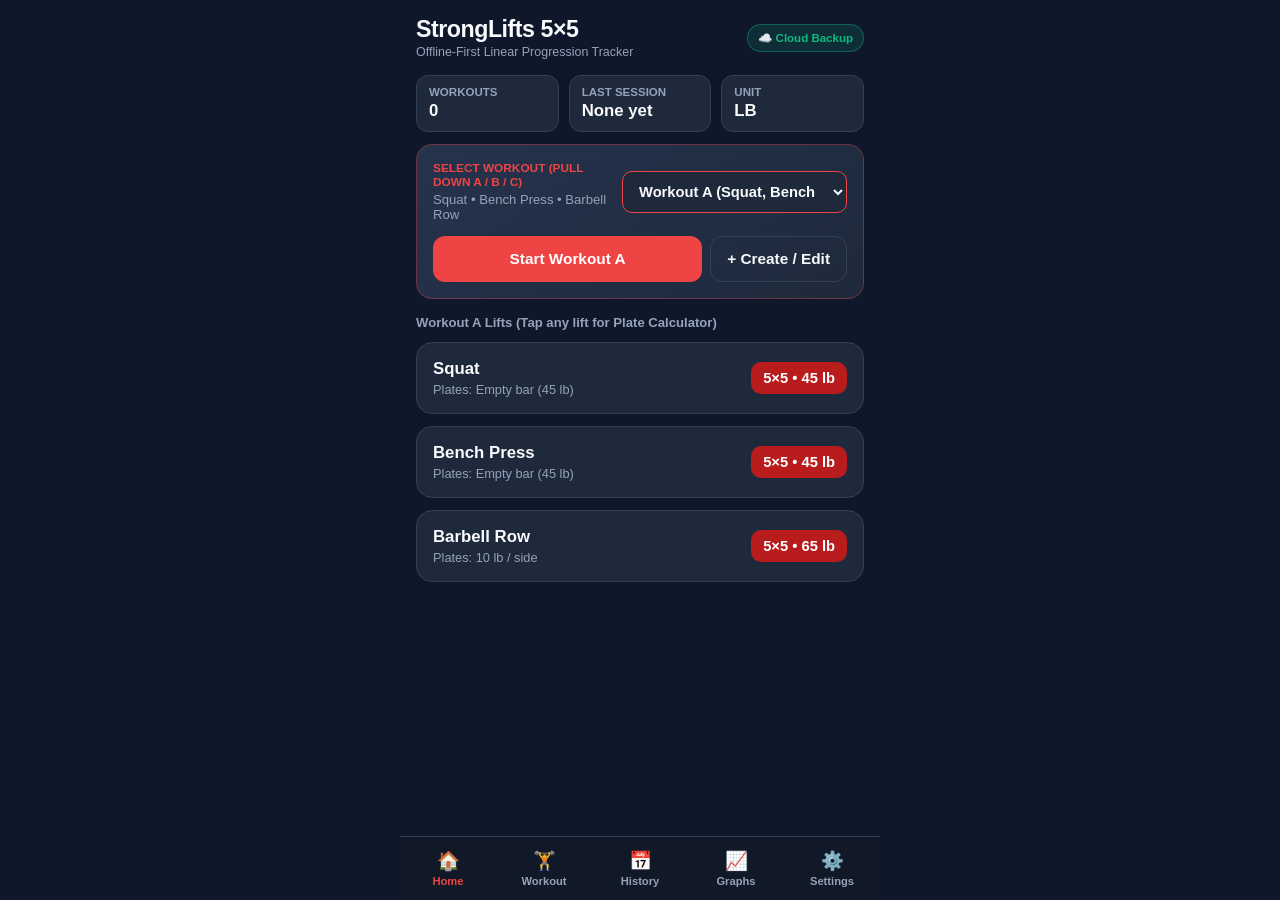
==== commit 962ef708: "v1.1.0: Add Pull-Down Workout Selector (A/B/C/D/E) on active workout & Home + Custom Workout Builder" ====
--- a/StrongLifts5x5-Portable.html
+++ b/StrongLifts5x5-Portable.html
@@ -522,8 +522,8 @@
   <input type="file" id="restore-file-input" accept=".json,application/json" style="display:none" />
 
   <script>
-// StrongLifts 5x5 Offline-First PWA Engine
-// Mirrors the Kotlin + Jetpack Compose + Room SQLite architecture & JSON backup format
+// StrongLifts 5x5 v1.1.0 Offline-First PWA Engine
+// Includes Pull-Down Workout Selector (A / B / C / D / E), Active Workout Switching, and Custom Workout Builder
 
 const STORAGE_KEY = 'stronglifts_5x5_pwa_state_v1';
 const LB_TO_KG = 0.45359237;
@@ -533,22 +533,27 @@
   BENCH_PRESS: { id: 'BENCH_PRESS', displayName: 'Bench Press', shortName: 'BP', defaultStartLb: 45, defaultIncLb: 5, sets: 5, reps: 5 },
   BARBELL_ROW: { id: 'BARBELL_ROW', displayName: 'Barbell Row', shortName: 'ROW', defaultStartLb: 65, defaultIncLb: 5, sets: 5, reps: 5 },
   OVERHEAD_PRESS: { id: 'OVERHEAD_PRESS', displayName: 'Overhead Press', shortName: 'OHP', defaultStartLb: 45, defaultIncLb: 5, sets: 5, reps: 5 },
-  DEADLIFT: { id: 'DEADLIFT', displayName: 'Deadlift', shortName: 'DL', defaultStartLb: 95, defaultIncLb: 10, sets: 1, reps: 5 }
+  DEADLIFT: { id: 'DEADLIFT', displayName: 'Deadlift', shortName: 'DL', defaultStartLb: 95, defaultIncLb: 10, sets: 1, reps: 5 },
+  FRONT_SQUAT: { id: 'FRONT_SQUAT', displayName: 'Front Squat', shortName: 'FSQ', defaultStartLb: 45, defaultIncLb: 5, sets: 5, reps: 5 },
+  INCLINE_BENCH_PRESS: { id: 'INCLINE_BENCH_PRESS', displayName: 'Incline Bench Press', shortName: 'IBP', defaultStartLb: 45, defaultIncLb: 5, sets: 5, reps: 5 },
+  ROMANIAN_DEADLIFT: { id: 'ROMANIAN_DEADLIFT', displayName: 'Romanian Deadlift', shortName: 'RDL', defaultStartLb: 95, defaultIncLb: 5, sets: 3, reps: 8 },
+  CLOSE_GRIP_BENCH: { id: 'CLOSE_GRIP_BENCH', displayName: 'Close-Grip Bench', shortName: 'CGBP', defaultStartLb: 45, defaultIncLb: 5, sets: 3, reps: 8 },
+  PULL_UPS: { id: 'PULL_UPS', displayName: 'Pull-ups / Chin-ups', shortName: 'PULL', defaultStartLb: 45, defaultIncLb: 2.5, sets: 3, reps: 8 },
+  DIPS: { id: 'DIPS', displayName: 'Parallel Bar Dips', shortName: 'DIP', defaultStartLb: 45, defaultIncLb: 2.5, sets: 3, reps: 8 },
+  BARBELL_CURL: { id: 'BARBELL_CURL', displayName: 'Barbell Curl', shortName: 'CURL', defaultStartLb: 45, defaultIncLb: 2.5, sets: 3, reps: 10 },
+  SKULLCRUSHERS: { id: 'SKULLCRUSHERS', displayName: 'Skullcrushers', shortName: 'SKULL', defaultStartLb: 45, defaultIncLb: 2.5, sets: 3, reps: 10 },
+  LATERAL_RAISE: { id: 'LATERAL_RAISE', displayName: 'Lateral Raise', shortName: 'LAT', defaultStartLb: 15, defaultIncLb: 2.5, sets: 3, reps: 12 },
+  CUSTOM_1: { id: 'CUSTOM_1', displayName: 'Custom Lift 1', shortName: 'C1', defaultStartLb: 45, defaultIncLb: 5, sets: 5, reps: 5 },
+  CUSTOM_2: { id: 'CUSTOM_2', displayName: 'Custom Lift 2', shortName: 'C2', defaultStartLb: 45, defaultIncLb: 5, sets: 5, reps: 5 },
+  CUSTOM_3: { id: 'CUSTOM_3', displayName: 'Custom Lift 3', shortName: 'C3', defaultStartLb: 45, defaultIncLb: 5, sets: 3, reps: 8 }
 };
 
-const WORKOUTS = {
-  WORKOUT_A: {
-    code: 'A',
-    title: 'Workout A',
-    subtitle: 'Squat • Bench Press • Barbell Row',
-    exercises: ['SQUAT', 'BENCH_PRESS', 'BARBELL_ROW']
-  },
-  WORKOUT_B: {
-    code: 'B',
-    title: 'Workout B',
-    subtitle: 'Squat • Overhead Press • Deadlift',
-    exercises: ['SQUAT', 'OVERHEAD_PRESS', 'DEADLIFT']
-  }
+const DEFAULT_TEMPLATES = {
+  WORKOUT_A: { workoutType: 'WORKOUT_A', code: 'A', customTitle: 'Workout A', exercises: ['SQUAT', 'BENCH_PRESS', 'BARBELL_ROW'], isEnabled: true },
+  WORKOUT_B: { workoutType: 'WORKOUT_B', code: 'B', customTitle: 'Workout B', exercises: ['SQUAT', 'OVERHEAD_PRESS', 'DEADLIFT'], isEnabled: true },
+  WORKOUT_C: { workoutType: 'WORKOUT_C', code: 'C', customTitle: 'Workout C', exercises: ['FRONT_SQUAT', 'INCLINE_BENCH_PRESS', 'PULL_UPS', 'BARBELL_CURL'], isEnabled: true },
+  WORKOUT_D: { workoutType: 'WORKOUT_D', code: 'D', customTitle: 'Workout D', exercises: ['ROMANIAN_DEADLIFT', 'CLOSE_GRIP_BENCH', 'DIPS'], isEnabled: false },
+  WORKOUT_E: { workoutType: 'WORKOUT_E', code: 'E', customTitle: 'Workout E', exercises: ['SQUAT', 'BENCH_PRESS', 'DEADLIFT'], isEnabled: false }
 };
 
 const IMPERIAL_PLATES = [
@@ -561,9 +566,8 @@
 ];
 
 const METRIC_PLATES = [
-  { weight: 25, label: '25', color: '#DC2626', height: 108, textColor: '#fff' },
-  { weight: 20, label: '20', color: '#2563EB', height: 100, textColor: '#fff' },
-  { weight: 15, label: '15', color: '#EAB308', height: 90, textColor: '#000' },
+  { weight: 20, label: '20', color: '#2563EB', height: 108, textColor: '#fff' },
+  { weight: 15, label: '15', color: '#EAB308', height: 92, textColor: '#000' },
   { weight: 10, label: '10', color: '#16A34A', height: 78, textColor: '#fff' },
   { weight: 5, label: '5', color: '#E5E7EB', height: 62, textColor: '#000' },
   { weight: 2.5, label: '2.5', color: '#374151', height: 52, textColor: '#fff' },
@@ -578,7 +582,8 @@
     targetSets: ex.sets,
     targetReps: ex.reps,
     consecutiveFailures: 0,
-    deloadCount: 0
+    deloadCount: 0,
+    customName: ''
   }));
 }
 
@@ -588,6 +593,9 @@
     if (raw) {
       const parsed = JSON.parse(raw);
       if (parsed && Array.isArray(parsed.exerciseStates)) {
+        if (!parsed.workoutTemplates) {
+          parsed.workoutTemplates = JSON.parse(JSON.stringify(DEFAULT_TEMPLATES));
+        }
         return parsed;
       }
     }
@@ -595,11 +603,12 @@
     console.error('Failed to read local storage:', e);
   }
   return {
-    schemaVersion: 1,
+    schemaVersion: 2,
     weightUnit: 'LB',
     barbellWeightLb: 45.0,
     nextWorkoutOverride: null,
     lastCloudSyncEpochMillis: null,
+    workoutTemplates: JSON.parse(JSON.stringify(DEFAULT_TEMPLATES)),
     exerciseStates: createDefaultExerciseStates(),
     activeSession: null,
     sessions: [],
@@ -629,15 +638,12 @@
   localStorage.setItem(STORAGE_KEY, JSON.stringify(state));
 }
 
-// Unit conversion helpers
 function roundToStep(val, step) {
   return Math.round(val / step) * step;
 }
 
 function fromLb(weightLb, unit = state.weightUnit) {
-  if (unit === 'KG') {
-    return roundToStep(weightLb * LB_TO_KG, 1.25);
-  }
+  if (unit === 'KG') return roundToStep(weightLb * LB_TO_KG, 1.25);
   return roundToStep(weightLb, 2.5);
 }
 
@@ -654,7 +660,7 @@
 function getExerciseState(exerciseId) {
   let found = state.exerciseStates.find((s) => s.exercise === exerciseId);
   if (!found) {
-    const def = EXERCISES[exerciseId];
+    const def = EXERCISES[exerciseId] || EXERCISES.SQUAT;
     found = {
       exercise: def.id,
       currentWeightLb: def.defaultStartLb,
@@ -662,22 +668,51 @@
       targetSets: def.sets,
       targetReps: def.reps,
       consecutiveFailures: 0,
-      deloadCount: 0
+      deloadCount: 0,
+      customName: ''
     };
     state.exerciseStates.push(found);
   }
   return found;
 }
 
+function getExerciseName(exerciseId) {
+  const st = getExerciseState(exerciseId);
+  if (st.customName && st.customName.trim()) return st.customName.trim();
+  return EXERCISES[exerciseId]?.displayName || exerciseId;
+}
+
+function getTemplate(workoutType) {
+  if (!state.workoutTemplates) state.workoutTemplates = JSON.parse(JSON.stringify(DEFAULT_TEMPLATES));
+  if (!state.workoutTemplates[workoutType]) {
+    state.workoutTemplates[workoutType] = JSON.parse(JSON.stringify(DEFAULT_TEMPLATES[workoutType] || DEFAULT_TEMPLATES.WORKOUT_A));
+  }
+  return state.workoutTemplates[workoutType];
+}
+
+function getEnabledTemplates() {
+  return Object.keys(DEFAULT_TEMPLATES)
+    .map((k) => getTemplate(k))
+    .filter((t) => t.isEnabled);
+}
+
+function getTemplateSubtitle(workoutType) {
+  const t = getTemplate(workoutType);
+  return t.exercises.map((exId) => getExerciseName(exId)).join(' • ');
+}
+
 function getNextWorkoutType() {
-  if (state.nextWorkoutOverride) return state.nextWorkoutOverride;
-  if (state.sessions.length === 0) return 'WORKOUT_A';
+  const enabled = getEnabledTemplates().map((t) => t.workoutType);
+  if (state.nextWorkoutOverride && enabled.includes(state.nextWorkoutOverride)) {
+    return state.nextWorkoutOverride;
+  }
+  if (state.sessions.length === 0) return enabled[0] || 'WORKOUT_A';
   const sorted = [...state.sessions].sort((a, b) => (b.session.completedAtEpochMillis || 0) - (a.session.completedAtEpochMillis || 0));
   const lastType = sorted[0].session.workoutType;
-  return lastType === 'WORKOUT_A' ? 'WORKOUT_B' : 'WORKOUT_A';
-}
-
-// Domain Calculators
+  const idx = enabled.indexOf(lastType);
+  return idx >= 0 ? enabled[(idx + 1) % enabled.length] : (enabled[0] || 'WORKOUT_A');
+}
+
 function calculatePlates(targetWeightLb, barWeightLb = state.barbellWeightLb, unit = state.weightUnit) {
   const targetDisplay = fromLb(targetWeightLb, unit);
   const barDisplay = unit === 'KG' && Math.abs(barWeightLb - 45) < 1.5 ? 20 : fromLb(barWeightLb, unit);
@@ -794,12 +829,9 @@
   }
 }
 
-// Audio & Haptics for Rest Timer
 function playBeepAndVibrate() {
   try {
-    if (navigator.vibrate) {
-      navigator.vibrate([250, 120, 250]);
-    }
+    if (navigator.vibrate) navigator.vibrate([250, 120, 250]);
     const ctx = new (window.AudioContext || window.webkitAudioContext)();
     const osc = ctx.createOscillator();
     const gain = ctx.createGain();
@@ -909,49 +941,48 @@
 function showToast(msg) {
   const c = document.getElementById('toast-container');
   c.innerHTML = `<div class="toast-banner">${msg}</div>`;
-  setTimeout(() => {
-    c.innerHTML = '';
-  }, 2800);
-}
-
-// Start or Resume Workout
+  setTimeout(() => { c.innerHTML = ''; }, 2800);
+}
+
+function buildSetsForWorkoutType(workoutType, sessionId) {
+  const template = getTemplate(workoutType);
+  let setIdCounter = 1;
+  const sets = [];
+  for (const exId of template.exercises) {
+    const exState = getExerciseState(exId);
+    const warmups = generateWarmupSets(exId, exState.currentWeightLb, state.barbellWeightLb);
+    for (const wu of warmups) {
+      sets.push({
+        id: setIdCounter++,
+        sessionId,
+        exercise: exId,
+        setNumber: wu.setNumber,
+        isWarmup: true,
+        targetWeightLb: wu.weightLb,
+        targetReps: wu.targetReps,
+        completedReps: null
+      });
+    }
+    for (let i = 1; i <= exState.targetSets; i++) {
+      sets.push({
+        id: setIdCounter++,
+        sessionId,
+        exercise: exId,
+        setNumber: i,
+        isWarmup: false,
+        targetWeightLb: exState.currentWeightLb,
+        targetReps: exState.targetReps,
+        completedReps: null
+      });
+    }
+  }
+  return sets;
+}
+
 function startOrResumeWorkout() {
   if (!state.activeSession) {
     const workoutType = getNextWorkoutType();
-    const workoutDef = WORKOUTS[workoutType];
     const now = Date.now();
-    let setIdCounter = 1;
-    const sets = [];
-
-    for (const exId of workoutDef.exercises) {
-      const exState = getExerciseState(exId);
-      const warmups = generateWarmupSets(exId, exState.currentWeightLb, state.barbellWeightLb);
-      for (const wu of warmups) {
-        sets.push({
-          id: setIdCounter++,
-          sessionId: now,
-          exercise: exId,
-          setNumber: wu.setNumber,
-          isWarmup: true,
-          targetWeightLb: wu.weightLb,
-          targetReps: wu.targetReps,
-          completedReps: null
-        });
-      }
-      for (let i = 1; i <= exState.targetSets; i++) {
-        sets.push({
-          id: setIdCounter++,
-          sessionId: now,
-          exercise: exId,
-          setNumber: i,
-          isWarmup: false,
-          targetWeightLb: exState.currentWeightLb,
-          targetReps: exState.targetReps,
-          completedReps: null
-        });
-      }
-    }
-
     state.activeSession = {
       session: {
         id: now,
@@ -962,17 +993,162 @@
         notes: '',
         isCompleted: false
       },
-      sets
+      sets: buildSetsForWorkoutType(workoutType, now)
     };
     saveAppState();
   }
   switchTab('workout');
 }
 
+// Pull-Down Workout Switcher Handler
+window.onPullDownWorkoutChange = function(value) {
+  if (value === '__CREATE__') {
+    const currentType = state.activeSession ? state.activeSession.session.workoutType : getNextWorkoutType();
+    openWorkoutBuilderModal(currentType);
+    render();
+    return;
+  }
+  state.nextWorkoutOverride = value;
+  if (state.activeSession) {
+    stopRestTimer();
+    state.activeSession.session.workoutType = value;
+    state.activeSession.sets = buildSetsForWorkoutType(value, state.activeSession.session.id);
+    showToast(`Switched active workout to ${getTemplate(value).customTitle}`);
+  }
+  saveAppState();
+  render();
+};
+
+function renderPullDownSelectHtml(selectedWorkoutType) {
+  const enabled = getEnabledTemplates();
+  const optionsHtml = enabled.map((t) => `
+    <option value="${t.workoutType}" ${t.workoutType === selectedWorkoutType ? 'selected' : ''}>
+      ${t.customTitle} (${t.exercises.map((e) => getExerciseName(e)).join(', ')})
+    </option>
+  `).join('');
+
+  return `
+    <select class="input-field" style="font-weight:800;background:#1e293b;border-color:var(--primary);cursor:pointer;max-width:225px"
+      onchange="onPullDownWorkoutChange(this.value)">
+      ${optionsHtml}
+      <option value="__CREATE__">+ Create / Customize Workouts (A–E)...</option>
+    </select>
+  `;
+}
+
+// Custom Workout Builder Modal
+window.openWorkoutBuilderModal = function(initialType = 'WORKOUT_C') {
+  let currentSlot = initialType;
+
+  function renderBuilder() {
+    const tpl = getTemplate(currentSlot);
+    const slotChips = Object.keys(DEFAULT_TEMPLATES).map((k) => {
+      const code = DEFAULT_TEMPLATES[k].code;
+      return `
+        <button class="chip ${currentSlot === k ? 'active' : ''}" onclick="switchBuilderSlot('${k}')">
+          Workout ${code}
+        </button>
+      `;
+    }).join('');
+
+    const exercisesListHtml = Object.values(EXERCISES).map((ex) => {
+      const checked = tpl.exercises.includes(ex.id);
+      const exState = getExerciseState(ex.id);
+      return `
+        <div class="row-between" style="padding:6px 0;border-bottom:1px solid rgba(255,255,255,0.06)">
+          <label style="display:flex;align-items:center;gap:10px;cursor:pointer;flex:1">
+            <input type="checkbox" class="builder-ex-cb" value="${ex.id}" ${checked ? 'checked' : ''} style="width:18px;height:18px" />
+            <div>
+              <div style="font-weight:700;font-size:0.9rem">${getExerciseName(ex.id)}</div>
+              <div style="font-size:0.74rem;color:var(--muted)">${exState.targetSets}×${exState.targetReps} @ ${formatWeight(exState.currentWeightLb)}</div>
+            </div>
+          </label>
+          <button class="btn btn-outline btn-sm" onclick="promptEditExercise('${ex.id}')">Edit Lift</button>
+        </div>
+      `;
+    }).join('');
+
+    document.getElementById('modal-container').innerHTML = `
+      <div class="modal-backdrop" onclick="if(event.target===this) closeModal()">
+        <div class="modal-card" style="max-height:88dvh;overflow-y:auto">
+          <div class="row-between" style="margin-bottom:8px">
+            <h3 style="margin:0;font-size:1.15rem">Create / Edit Workouts (A–E)</h3>
+            <button class="btn btn-outline btn-sm" onclick="closeModal()">✕</button>
+          </div>
+
+          <div class="chips-row" style="margin-bottom:10px">${slotChips}</div>
+
+          <div style="margin-bottom:10px">
+            <label style="font-size:0.76rem;color:var(--muted)">Workout Title</label>
+            <input type="text" id="builder-title-input" class="input-field" value="${tpl.customTitle}" style="margin-top:4px" />
+          </div>
+
+          <div style="font-size:0.78rem;color:var(--muted);font-weight:700;margin-bottom:6px">
+            Select Exercises in ${tpl.customTitle}:
+          </div>
+          <div style="max-height:280px;overflow-y:auto;margin-bottom:14px;padding-right:4px">
+            ${exercisesListHtml}
+          </div>
+
+          <button class="btn btn-primary" id="save-builder-btn">
+            Save ${tpl.customTitle} & Use Now
+          </button>
+        </div>
+      </div>
+    `;
+
+    document.getElementById('save-builder-btn').onclick = () => {
+      const newTitle = document.getElementById('builder-title-input').value.trim() || DEFAULT_TEMPLATES[currentSlot].customTitle;
+      const checkedBoxes = Array.from(document.querySelectorAll('.builder-ex-cb:checked')).map((cb) => cb.value);
+      if (checkedBoxes.length === 0) {
+        alert('Please select at least 1 exercise for this workout.');
+        return;
+      }
+      tpl.customTitle = newTitle;
+      tpl.exercises = checkedBoxes;
+      tpl.isEnabled = true;
+
+      state.nextWorkoutOverride = currentSlot;
+      if (state.activeSession) {
+        state.activeSession.session.workoutType = currentSlot;
+        state.activeSession.sets = buildSetsForWorkoutType(currentSlot, state.activeSession.session.id);
+      }
+      saveAppState();
+      closeModal();
+      render();
+      showToast(`Saved ${newTitle}!`);
+    };
+  }
+
+  window.switchBuilderSlot = function(slotKey) {
+    currentSlot = slotKey;
+    renderBuilder();
+  };
+
+  window.promptEditExercise = function(exId) {
+    const exState = getExerciseState(exId);
+    const currentName = getExerciseName(exId);
+    const newName = prompt('Exercise Name:', currentName);
+    if (newName === null) return;
+    const newSets = parseInt(prompt('Target Sets (1-10):', exState.targetSets), 10);
+    const newReps = parseInt(prompt('Target Reps per Set (1-30):', exState.targetReps), 10);
+    const newWeight = parseFloat(prompt(`Working Weight (${state.weightUnit.toLowerCase()}):`, fromLb(exState.currentWeightLb)));
+
+    if (newName.trim()) exState.customName = newName.trim();
+    if (!isNaN(newSets) && newSets > 0) exState.targetSets = newSets;
+    if (!isNaN(newReps) && newReps > 0) exState.targetReps = newReps;
+    if (!isNaN(newWeight) && newWeight > 0) exState.currentWeightLb = toLb(newWeight);
+    saveAppState();
+    renderBuilder();
+  };
+
+  renderBuilder();
+};
+
 // Plate Calculator Modal
 window.openPlateModal = function(exerciseId) {
-  const ex = EXERCISES[exerciseId];
   const exState = getExerciseState(exerciseId);
+  const displayName = getExerciseName(exerciseId);
   let modalDisplayWeight = fromLb(exState.currentWeightLb);
   const step = state.weightUnit === 'LB' ? 5 : 2.5;
 
@@ -991,7 +1167,7 @@
       <div class="modal-backdrop" onclick="if(event.target===this) closeModal()">
         <div class="modal-card">
           <div class="row-between">
-            <h3 style="margin:0;font-size:1.15rem">${ex.displayName} — Plate Calculator</h3>
+            <h3 style="margin:0;font-size:1.15rem">${displayName} — Plate Calculator</h3>
             <button class="btn btn-outline btn-sm" onclick="closeModal()">✕</button>
           </div>
           <p style="margin:6px 0 0;font-size:0.85rem;color:var(--muted)">
@@ -1015,7 +1191,7 @@
           </div>
 
           <button class="btn btn-primary" id="plate-apply-btn">
-            Save ${formatWeight(weightLb)} for ${ex.displayName}
+            Save ${formatWeight(weightLb)} for ${displayName}
           </button>
         </div>
       </div>
@@ -1045,7 +1221,7 @@
 
 function updateExerciseWorkingWeight(exerciseId, newWeightLb) {
   const exState = getExerciseState(exerciseId);
-  exState.currentWeightLb = Math.max(20, newWeightLb);
+  exState.currentWeightLb = Math.max(5, newWeightLb);
   exState.consecutiveFailures = 0;
 
   if (state.activeSession) {
@@ -1057,26 +1233,25 @@
   }
   saveAppState();
   render();
-  showToast(`Updated ${EXERCISES[exerciseId].displayName} to ${formatWeight(newWeightLb)}`);
+  showToast(`Updated ${getExerciseName(exerciseId)} to ${formatWeight(newWeightLb)}`);
 }
 
 // Render Screens
 function renderHome() {
   const upcomingKey = state.activeSession ? state.activeSession.session.workoutType : getNextWorkoutType();
-  const upcoming = WORKOUTS[upcomingKey];
+  const upcoming = getTemplate(upcomingKey);
   const lastSession = state.sessions.length > 0
     ? new Date(state.sessions[state.sessions.length - 1].session.completedAtEpochMillis).toLocaleDateString('en-US', { month: 'short', day: 'numeric' })
     : 'None yet';
 
   const exerciseCardsHtml = upcoming.exercises.map((exId) => {
-    const ex = EXERCISES[exId];
     const exState = getExerciseState(exId);
     const loadout = calculatePlates(exState.currentWeightLb);
     return `
       <div class="card" style="cursor:pointer" onclick="openPlateModal('${exId}')">
         <div class="row-between">
           <div>
-            <div style="font-size:1.05rem;font-weight:800">${ex.displayName}</div>
+            <div style="font-size:1.05rem;font-weight:800">${getExerciseName(exId)}</div>
             <div style="font-size:0.8rem;color:var(--muted);margin-top:3px">
               Plates: ${loadout.summary}
             </div>
@@ -1111,24 +1286,25 @@
     <div class="card card-highlight">
       <div class="row-between">
         <div>
-          <div style="font-size:0.76rem;font-weight:800;color:var(--primary)">
-            ${state.activeSession ? `IN PROGRESS • ${upcoming.title.toUpperCase()}` : `NEXT UP • ${upcoming.title.toUpperCase()}`}
+          <div style="font-size:0.74rem;font-weight:800;color:var(--primary)">
+            ${state.activeSession ? 'ACTIVE WORKOUT (PULL DOWN TO SWITCH)' : 'SELECT WORKOUT (PULL DOWN A / B / C)'}
           </div>
-          <div style="font-size:0.86rem;color:var(--muted);margin-top:2px">${upcoming.subtitle}</div>
+          <div style="font-size:0.82rem;color:var(--muted);margin-top:3px">${getTemplateSubtitle(upcomingKey)}</div>
         </div>
-        ${!state.activeSession ? `
-          <button class="btn btn-outline btn-sm" id="toggle-ab-btn">Switch A ↔ B</button>
-        ` : ''}
-      </div>
-      <div style="margin-top:14px">
-        <button class="btn btn-primary" id="start-workout-btn">
-          ${state.activeSession ? `Resume ${upcoming.title}` : `Start ${upcoming.title}`}
+        ${renderPullDownSelectHtml(upcomingKey)}
+      </div>
+      <div style="margin-top:14px;display:flex;gap:8px">
+        <button class="btn btn-primary" style="flex:1" id="start-workout-btn">
+          ${state.activeSession ? `Resume ${upcoming.customTitle}` : `Start ${upcoming.customTitle}`}
         </button>
+        <button class="btn btn-outline" onclick="openWorkoutBuilderModal('${upcomingKey}')">
+          + Create / Edit
+        </button>
       </div>
     </div>
 
     <div style="font-size:0.82rem;font-weight:700;color:var(--muted);margin-top:4px">
-      ${upcoming.title} Lifts (Tap any lift for Plate Calculator)
+      ${upcoming.customTitle} Lifts (Tap any lift for Plate Calculator)
     </div>
     ${exerciseCardsHtml}
   `;
@@ -1136,23 +1312,31 @@
 
 function renderWorkout() {
   if (!state.activeSession) {
-    const nextW = WORKOUTS[getNextWorkoutType()];
+    const nextType = getNextWorkoutType();
+    const nextW = getTemplate(nextType);
     return `
       <div class="card" style="text-align:center;padding:32px 16px">
-        <h2 style="margin:0 0 8px">Ready for ${nextW.title}?</h2>
-        <p style="color:var(--muted);margin:0 0 20px">${nextW.subtitle}</p>
-        <button class="btn btn-primary" id="start-workout-empty-btn">Start ${nextW.title} Now</button>
+        <div style="font-size:0.8rem;color:var(--muted);margin-bottom:8px">Select Workout to Start:</div>
+        <div style="display:flex;justify-content:center;margin-bottom:10px">
+          ${renderPullDownSelectHtml(nextType)}
+        </div>
+        <p style="color:var(--muted);margin:0 0 20px">${getTemplateSubtitle(nextType)}</p>
+        <button class="btn btn-primary" id="start-workout-empty-btn" style="margin-bottom:10px">Start ${nextW.customTitle} Now</button>
+        <button class="btn btn-outline" style="width:100%" onclick="openWorkoutBuilderModal('${nextType}')">+ Create / Customize Workouts (A, B, C...)</button>
       </div>
     `;
   }
 
   const active = state.activeSession;
-  const wDef = WORKOUTS[active.session.workoutType];
-
-  const cardsHtml = wDef.exercises.map((exId) => {
-    const ex = EXERCISES[exId];
+  const activeType = active.session.workoutType;
+  const wDef = getTemplate(activeType);
+  const exercisesInSession = Array.from(new Set(active.sets.filter((s) => !s.isWarmup).map((s) => s.exercise)));
+
+  const cardsHtml = exercisesInSession.map((exId) => {
+    const displayName = getExerciseName(exId);
     const workSets = active.sets.filter((s) => !s.isWarmup && s.exercise === exId);
     const warmupSets = active.sets.filter((s) => s.isWarmup && s.exercise === exId);
+    const targetReps = workSets[0]?.targetReps || getExerciseState(exId).targetReps;
     const workWeightLb = workSets[0]?.targetWeightLb ?? getExerciseState(exId).currentWeightLb;
     const loadout = calculatePlates(workWeightLb);
     const showWarmup = !!warmupToggleByExercise[exId];
@@ -1201,20 +1385,20 @@
       <div class="card">
         <div class="row-between">
           <div onclick="openPlateModal('${exId}')" style="cursor:pointer">
-            <div style="font-size:1.15rem;font-weight:800">${ex.displayName}</div>
+            <div style="font-size:1.15rem;font-weight:800">${displayName}</div>
             <div style="font-size:0.78rem;color:var(--primary);margin-top:2px">
               Plates: ${loadout.summary} (Tap to adjust)
             </div>
           </div>
           <div class="weight-badge" onclick="openPlateModal('${exId}')" style="cursor:pointer">
-            ${workSets.length}×5 • ${formatWeight(workWeightLb)}
+            ${workSets.length}×${targetReps} • ${formatWeight(workWeightLb)}
           </div>
         </div>
 
         ${warmupSets.length > 0 ? `
           <div class="chips-row" style="margin-top:10px">
             <button class="chip ${!showWarmup ? 'active' : ''}" onclick="setWarmupTab('${exId}', false)">
-              Work Sets (${workSets.length}×5)
+              Work Sets (${workSets.length}×${targetReps})
             </button>
             <button class="chip ${showWarmup ? 'active' : ''}" onclick="setWarmupTab('${exId}', true)">
               Warm-up (${warmupSets.length} sets)
@@ -1228,14 +1412,17 @@
   }).join('');
 
   return `
-    <div class="row-between">
-      <div>
-        <h2 style="margin:0;font-size:1.25rem">${wDef.title}</h2>
-        <p style="margin:2px 0 0;font-size:0.76rem;color:var(--muted)">
-          Tap a circle once for 5 reps, tap again for 4, 3, 2, 1, 0
-        </p>
-      </div>
-      <button class="btn btn-danger btn-sm" id="discard-workout-btn">Discard</button>
+    <div class="card card-highlight">
+      <div class="row-between">
+        <div>
+          <div style="font-size:0.72rem;font-weight:800;color:var(--primary)">ACTIVE WORKOUT (PULL DOWN TO SWITCH)</div>
+          <div style="margin-top:6px;display:flex;align-items:center;gap:8px">
+            ${renderPullDownSelectHtml(activeType)}
+            <button class="btn btn-outline btn-sm" onclick="openWorkoutBuilderModal('${activeType}')">+ Edit Lifts</button>
+          </div>
+        </div>
+        <button class="btn btn-danger btn-sm" id="discard-workout-btn">Discard</button>
+      </div>
     </div>
 
     ${cardsHtml}
@@ -1247,7 +1434,7 @@
     </div>
 
     <button class="btn btn-primary" id="finish-workout-btn" style="height:54px;font-size:1.02rem">
-      ✓ Finish Workout & Save Progression
+      ✓ Finish ${wDef.customTitle} & Save Progression
     </button>
   `;
 }
@@ -1272,14 +1459,14 @@
     } else if (set.completedReps >= set.targetReps) {
       startRestTimer(
         90,
-        EXERCISES[set.exercise].displayName,
+        getExerciseName(set.exercise),
         set.completedReps,
         `Completed ${set.targetReps} reps — Rest 1:30 (or 3:00 if heavy)`
       );
     } else {
       startRestTimer(
         300,
-        EXERCISES[set.exercise].displayName,
+        getExerciseName(set.exercise),
         set.completedReps,
         `Missed rep (${set.completedReps}/${set.targetReps}) — Rest 5:00 to recover`
       );
@@ -1296,10 +1483,11 @@
 
   stopRestTimer();
   const active = state.activeSession;
-  const wDef = WORKOUTS[active.session.workoutType];
+  const wDef = getTemplate(active.session.workoutType);
+  const exercisesInSession = Array.from(new Set(active.sets.filter((s) => !s.isWarmup).map((s) => s.exercise)));
   const results = [];
 
-  for (const exId of wDef.exercises) {
+  for (const exId of exercisesInSession) {
     const exState = getExerciseState(exId);
     const workSets = active.sets.filter((s) => !s.isWarmup && s.exercise === exId);
     const outcome = evaluateExerciseSession(exState, workSets, state.barbellWeightLb);
@@ -1332,9 +1520,8 @@
     .filter((s) => !s.isWarmup && (s.completedReps || 0) > 0)
     .reduce((sum, s) => sum + s.targetWeightLb * s.completedReps, 0);
 
-  // Show progression summary modal
   const linesHtml = results.map((r) => {
-    const name = EXERCISES[r.exercise].displayName;
+    const name = getExerciseName(r.exercise);
     if (r.action === 'INCREMENTED') {
       return `<li><strong>${name}:</strong> ${formatWeight(r.previousWeightLb)} → <span style="color:var(--emerald);font-weight:800">${formatWeight(r.nextWeightLb)} (+Progress!)</span></li>`;
     } else if (r.action === 'DELOADED_10_PERCENT') {
@@ -1349,7 +1536,7 @@
   document.getElementById('modal-container').innerHTML = `
     <div class="modal-backdrop" onclick="if(event.target===this) closeModal()">
       <div class="modal-card">
-        <h3 style="margin:0 0 6px;font-size:1.25rem">🎉 ${wDef.title} Complete!</h3>
+        <h3 style="margin:0 0 6px;font-size:1.25rem">🎉 ${wDef.customTitle} Complete!</h3>
         <div style="font-size:0.9rem;color:var(--primary);font-weight:800;margin-bottom:12px">
           Total Volume Lifted: ${formatWeight(totalVolumeLb)}
         </div>
@@ -1390,7 +1577,7 @@
   }
   for (let day = 1; day <= daysInMonth; day++) {
     const wt = dayWorkouts[day];
-    const cls = wt === 'WORKOUT_A' ? 'workout-a' : (wt === 'WORKOUT_B' ? 'workout-b' : '');
+    const cls = wt === 'WORKOUT_A' ? 'workout-a' : (wt ? 'workout-b' : '');
     cellsHtml += `<div class="cal-day ${cls}">${day}</div>`;
   }
 
@@ -1401,7 +1588,7 @@
   const sessionsHtml = sortedSessions.length === 0
     ? `<div class="card" style="color:var(--muted)">No completed workouts yet. Start your first workout on the Home tab or load sample workouts in Settings!</div>`
     : sortedSessions.map((s) => {
-        const wDef = WORKOUTS[s.session.workoutType];
+        const wDef = getTemplate(s.session.workoutType);
         const dateStr = new Date(s.session.completedAtEpochMillis || s.session.startedAtEpochMillis)
           .toLocaleDateString('en-US', { weekday: 'short', month: 'short', day: 'numeric', year: 'numeric' });
         const volLb = s.sets
@@ -1409,13 +1596,14 @@
           .reduce((sum, x) => sum + x.targetWeightLb * x.completedReps, 0);
         const bwStr = s.session.bodyweightLb ? ` • BW: ${formatWeight(s.session.bodyweightLb)}` : '';
 
-        const liftsRows = wDef.exercises.map((exId) => {
+        const distinctExercises = Array.from(new Set(s.sets.filter((x) => !x.isWarmup).map((x) => x.exercise)));
+        const liftsRows = distinctExercises.map((exId) => {
           const wSets = s.sets.filter((x) => !x.isWarmup && x.exercise === exId);
           const wLb = wSets[0]?.targetWeightLb || 0;
           const repsJoined = wSets.map((x) => x.completedReps ?? 0).join('/');
           return `
             <div class="row-between" style="font-size:0.88rem;margin-top:4px">
-              <span style="font-weight:700">${EXERCISES[exId].displayName}</span>
+              <span style="font-weight:700">${getExerciseName(exId)}</span>
               <span style="color:var(--muted)">${formatWeight(wLb)} (${repsJoined})</span>
             </div>
           `;
@@ -1426,7 +1614,7 @@
             <div class="row-between" style="margin-bottom:6px">
               <div>
                 <div style="font-weight:800;color:${s.session.workoutType === 'WORKOUT_A' ? 'var(--primary)' : 'var(--blue)'}">
-                  ${wDef.title} • ${dateStr}
+                  ${wDef.customTitle} • ${dateStr}
                 </div>
                 <div style="font-size:0.75rem;color:var(--muted)">
                   Volume: ${formatWeight(volLb)}${bwStr}
@@ -1520,7 +1708,6 @@
     ? maxLb * (1 + 5 / 30.0)
     : 0;
 
-  // Build SVG Line Chart
   const displayValues = points.map((p) => fromLb(p.weightLb));
   const minVal = (displayValues.length ? Math.min(...displayValues) : 0) - 5;
   const maxVal = (displayValues.length ? Math.max(...displayValues) : 100) + 5;
@@ -1617,7 +1804,7 @@
     const exState = getExerciseState(ex.id);
     return `
       <div class="row-between" style="padding:6px 0">
-        <span style="font-weight:700">${ex.displayName}</span>
+        <span style="font-weight:700">${getExerciseName(ex.id)} (${exState.targetSets}×${exState.targetReps})</span>
         <button class="btn btn-outline btn-sm" onclick="openPlateModal('${ex.id}')">
           ${formatWeight(exState.currentWeightLb)}
         </button>
@@ -1627,6 +1814,18 @@
 
   return `
     <div class="card card-highlight">
+      <div style="font-size:1.05rem;font-weight:800;margin-bottom:4px">
+        🏋️ Custom Workouts (Workout A, B, C, D, E)
+      </div>
+      <p style="font-size:0.8rem;color:var(--muted);margin:0 0 10px">
+        Create new workouts, customize which exercises belong to Workout A / B / C / D / E, or rename custom lifts and sets × reps.
+      </p>
+      <button class="btn btn-primary" onclick="openWorkoutBuilderModal('WORKOUT_C')">
+        + Create / Customize Workouts (A–E)
+      </button>
+    </div>
+
+    <div class="card">
       <div style="font-size:1.05rem;font-weight:800;margin-bottom:4px">
         ☁️ Google Drive Backup & New Phone Restore ($0 Cost)
       </div>
@@ -1686,7 +1885,6 @@
   showToast(`Switched to ${unit}`);
 };
 
-// JSON Backup, Smart Cloud Merge, and CSV Export (Matches Kotlin AppBackupSnapshot schema!)
 window.exportJsonBackup = async function() {
   const now = Date.now();
   state.lastCloudSyncEpochMillis = now;
@@ -1706,7 +1904,6 @@
   const blob = new Blob([jsonStr], { type: 'application/json' });
   const fileName = 'stronglifts5x5_cloud_sync.json';
 
-  // On Samsung S26+ Chrome, navigator.share with files lets the user tap "Save to Drive" directly!
   if (navigator.canShare && navigator.share) {
     try {
       const file = new File([blob], fileName, { type: 'application/json' });
@@ -1750,7 +1947,6 @@
         alert('Invalid backup JSON file.');
         return;
       }
-      // Conflict-free Smart Cloud Merge
       const mergedMap = new Map();
       for (const s of [...state.sessions, ...cloud.sessions]) {
         const key = `${s.session.startedAtEpochMillis}_${s.session.workoutType}`;
@@ -1785,12 +1981,12 @@
   const lines = ['Date,Workout,Exercise,SetNumber,SetType,TargetWeight,Unit,TargetReps,CompletedReps,Bodyweight'];
   for (const s of state.sessions) {
     const dt = new Date(s.session.completedAtEpochMillis || s.session.startedAtEpochMillis).toISOString().slice(0, 16).replace('T', ' ');
-    const code = s.session.workoutType === 'WORKOUT_A' ? 'A' : 'B';
+    const code = getTemplate(s.session.workoutType).code || 'A';
     const bw = s.session.bodyweightLb ? formatWeight(s.session.bodyweightLb, false) : '';
     for (const set of s.sets) {
       const typeStr = set.isWarmup ? 'Warmup' : 'Work';
       const wStr = formatWeight(set.targetWeightLb, false);
-      lines.push(`"${dt}",${code},"${EXERCISES[set.exercise].displayName}",${set.setNumber},${typeStr},${wStr},${state.weightUnit.toLowerCase()},${set.targetReps},${set.completedReps ?? ''},${bw}`);
+      lines.push(`"${dt}",${code},"${getExerciseName(set.exercise)}",${set.setNumber},${typeStr},${wStr},${state.weightUnit.toLowerCase()},${set.targetReps},${set.completedReps ?? ''},${bw}`);
     }
   }
   const blob = new Blob([lines.join('\n')], { type: 'text/csv' });
@@ -1865,7 +2061,6 @@
     });
   });
 
-  // Update next working weights to follow the 6th workout
   getExerciseState('SQUAT').currentWeightLb = 165;
   getExerciseState('BENCH_PRESS').currentWeightLb = 110;
   getExerciseState('BARBELL_ROW').currentWeightLb = 110;
@@ -1889,11 +2084,6 @@
   const container = document.getElementById('app-content');
   if (currentTab === 'home') {
     container.innerHTML = renderHome();
-    document.getElementById('toggle-ab-btn')?.addEventListener('click', () => {
-      state.nextWorkoutOverride = getNextWorkoutType() === 'WORKOUT_A' ? 'WORKOUT_B' : 'WORKOUT_A';
-      saveAppState();
-      render();
-    });
     document.getElementById('start-workout-btn')?.addEventListener('click', startOrResumeWorkout);
   } else if (currentTab === 'workout') {
     container.innerHTML = renderWorkout();
@@ -1921,7 +2111,6 @@
 
 document.getElementById('sync-status-btn').addEventListener('click', () => switchTab('settings'));
 
-// Register offline Service Worker
 if ('serviceWorker' in navigator) {
   window.addEventListener('load', () => {
     navigator.serviceWorker.register('./sw.js').catch(() => {});
